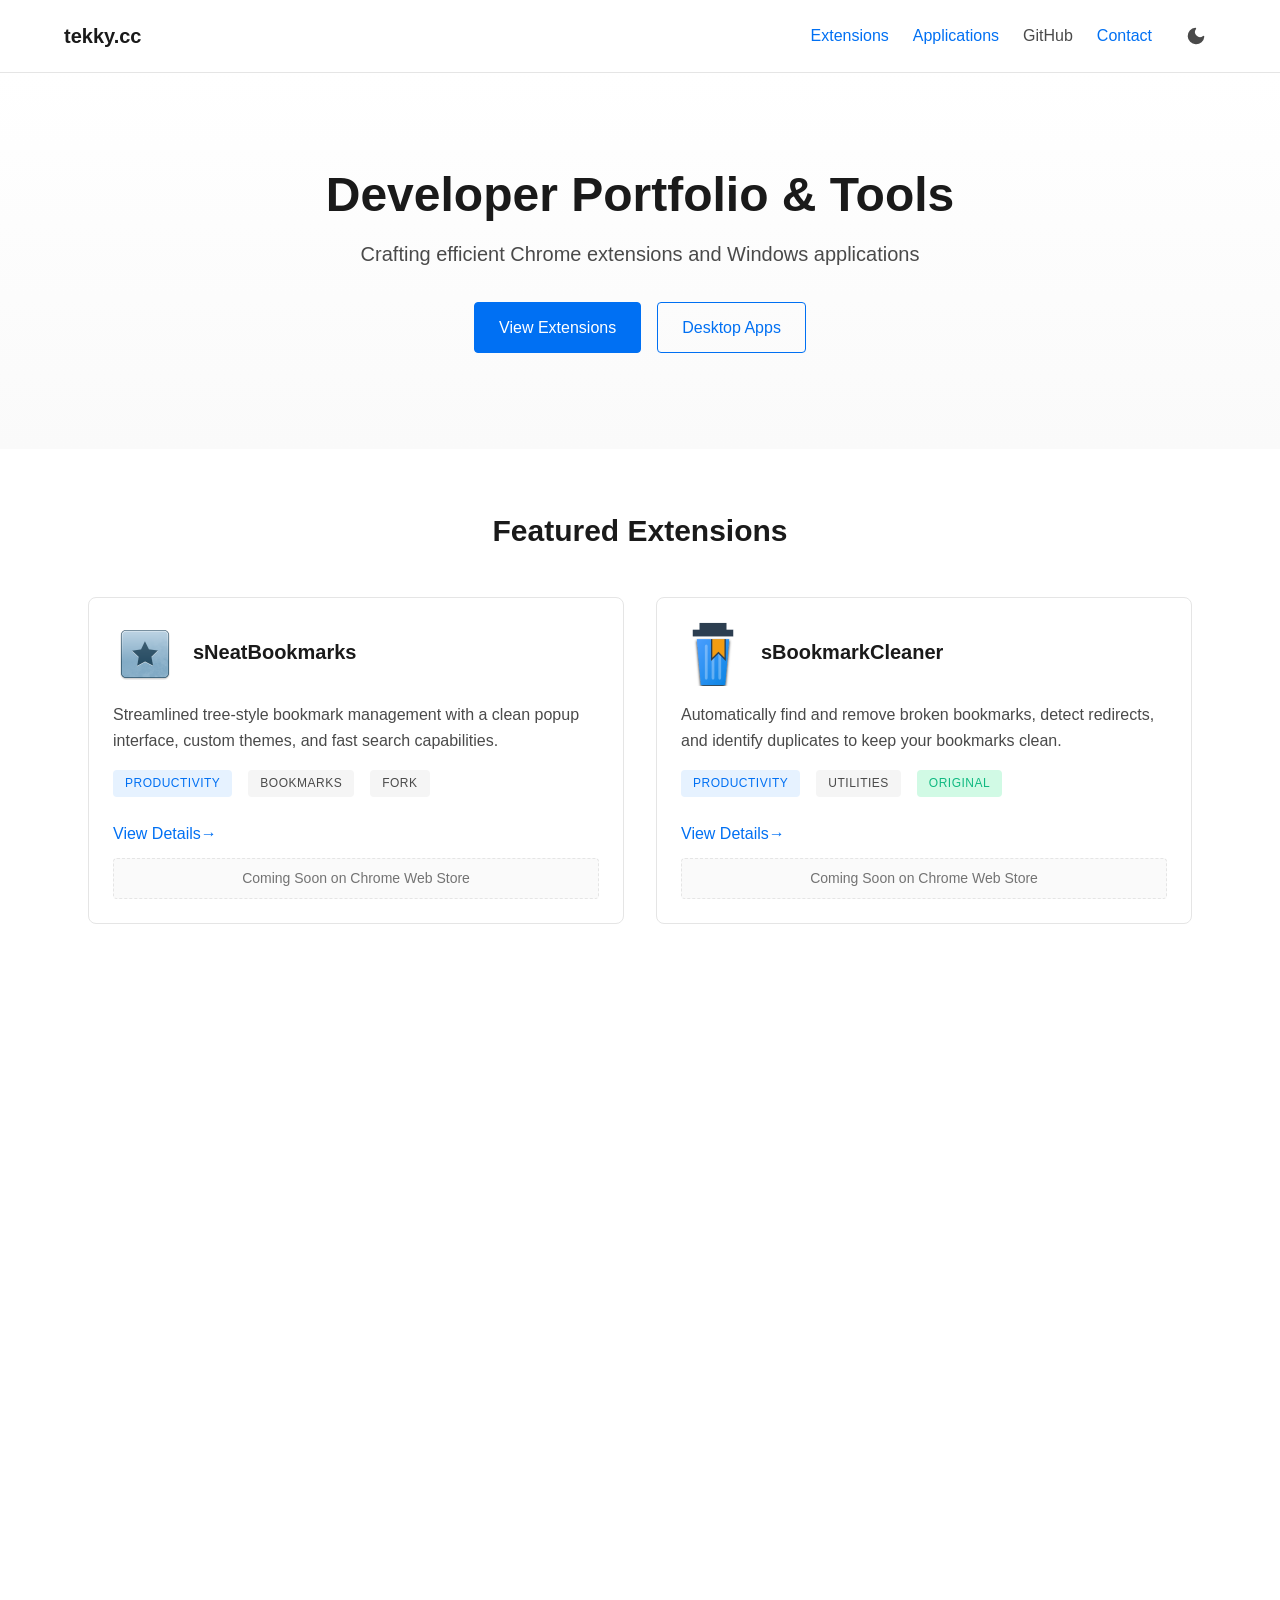
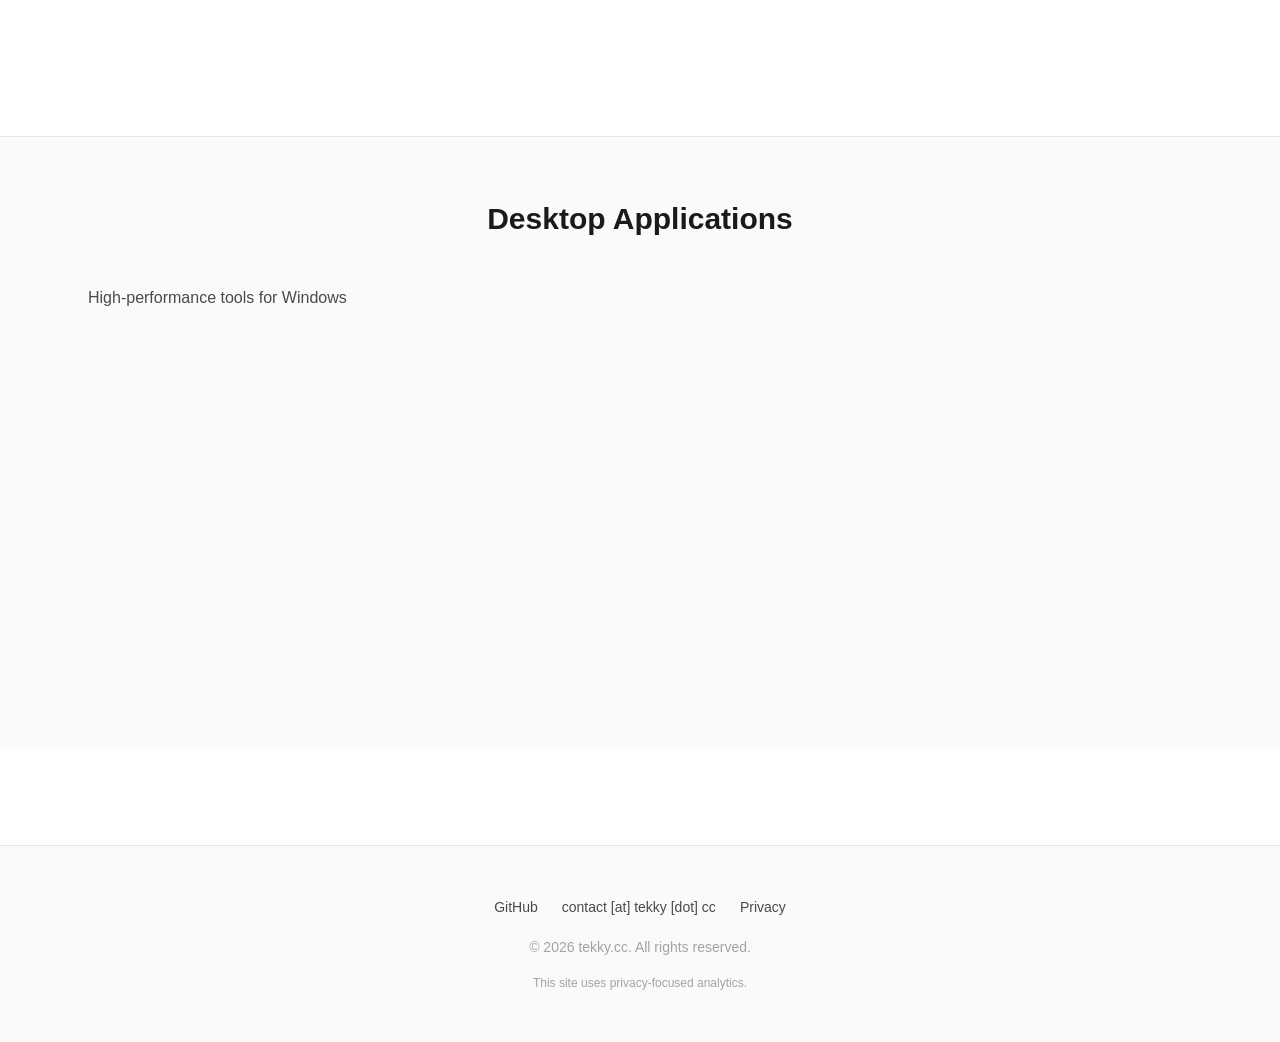
==== index.html @ 1678ae01 "Refactor inline styles to CSS classes and enable strict CSP style-src 'self' Co-authored-by: luisf37" ====
<!DOCTYPE html>
<html lang="en" class="js-enabled">

<head>
  <meta charset="UTF-8">
  <meta name="viewport" content="width=device-width, initial-scale=1.0">
  <meta http-equiv="Content-Security-Policy"
    content="default-src 'self'; script-src 'self' https://static.cloudflareinsights.com; style-src 'self'; img-src 'self' data: https:; font-src 'self'; connect-src 'self' https://cloudflareinsights.com; frame-ancestors 'none'; base-uri 'self'; form-action 'self';">

  <!-- Primary Meta Tags -->
  <title>tekky.cc - Chrome Extensions for Productivity</title>
  <meta name="title" content="tekky.cc - Chrome Extensions for Productivity">
  <meta name="description"
    content="Portfolio showcasing Chrome extensions for productivity and enhanced browsing experience. Features AI-powered tools, bookmark management, tab control, and more.">
  <meta name="keywords" content="Chrome Extensions, Browser Extensions, Productivity, Bookmarks, AI, Tab Management">
  <meta name="author" content="tekky.cc">

  <!-- Open Graph / Facebook -->
  <meta property="og:type" content="website">
  <meta property="og:url" content="https://tekky.cc/">
  <meta property="og:title" content="tekky.cc - Chrome Extensions for Productivity">
  <meta property="og:description"
    content="Portfolio showcasing Chrome extensions for productivity and enhanced browsing experience.">
  <meta property="og:image" content="https://tekky.cc/assets/images/og-image.png">

  <!-- Twitter -->
  <meta property="twitter:card" content="summary_large_image">
  <meta property="twitter:url" content="https://tekky.cc/">
  <meta property="twitter:title" content="tekky.cc - Chrome Extensions for Productivity">
  <meta property="twitter:description"
    content="Portfolio showcasing Chrome extensions for productivity and enhanced browsing experience.">
  <meta property="twitter:image" content="https://tekky.cc/assets/images/og-image.png">

  <!-- Favicon -->
  <link rel="icon" type="image/x-icon" href="./assets/images/favicon.ico">
  <link rel="icon" type="image/png" sizes="32x32" href="./assets/images/favicon-32x32.png">
  <link rel="icon" type="image/png" sizes="16x16" href="./assets/images/favicon-16x16.png">

  <!-- Stylesheets -->
  <link rel="stylesheet" href="./assets/css/main.css">
  <link rel="stylesheet" href="./assets/css/home.css">

  <!-- Canonical URL -->
  <link rel="canonical" href="https://tekky.cc/">
</head>

<body>

  <!-- Navigation -->
  <nav class="nav">
    <div class="nav-container">
      <a href="./" class="nav-brand">tekky.cc</a>

      <button class="nav-toggle" aria-label="Toggle navigation" aria-expanded="false">
        <span class="nav-toggle-icon"></span>
      </button>

      <ul class="nav-links">
        <li><a href="#extensions" class="nav-link">Extensions</a></li>
        <li><a href="#applications" class="nav-link">Applications</a></li>
        <!-- <li><a href="./blog/" class="nav-link">Blog</a></li> -->
        <li><a href="https://github.com/luisf371" class="nav-link" target="_blank"
            rel="noopener noreferrer">GitHub</a></li>
        <li><a href="#contact" class="nav-link">Contact</a></li>
        <li>
          <button id="theme-toggle" class="theme-toggle" aria-label="Switch to dark mode">
            <svg class="theme-icon theme-icon-moon" xmlns="http://www.w3.org/2000/svg" viewBox="0 0 24 24">
              <path d="M21 12.79A9 9 0 1 1 11.21 3 7 7 0 0 0 21 12.79z" />
            </svg>
            <svg class="theme-icon theme-icon-sun" xmlns="http://www.w3.org/2000/svg" viewBox="0 0 24 24">
              <circle cx="12" cy="12" r="5" />
              <line x1="12" y1="1" x2="12" y2="3" />
              <line x1="12" y1="21" x2="12" y2="23" />
              <line x1="4.22" y1="4.22" x2="5.64" y2="5.64" />
              <line x1="18.36" y1="18.36" x2="19.78" y2="19.78" />
              <line x1="1" y1="12" x2="3" y2="12" />
              <line x1="21" y1="12" x2="23" y2="12" />
              <line x1="4.22" y1="19.78" x2="5.64" y2="18.36" />
              <line x1="18.36" y1="5.64" x2="19.78" y2="4.22" />
            </svg>
          </button>
        </li>
      </ul>
    </div>
  </nav>

  <!-- Hero Section -->
  <section class="hero">
    <div class="container">
      <h1 class="hero-title">Developer Portfolio & Tools</h1>
      <p class="hero-subtitle">Crafting efficient Chrome extensions and Windows applications</p>
      <div class="hero-actions">
        <a href="#extensions" class="btn btn-primary">View Extensions</a>
        <a href="#applications" class="btn btn-secondary">Desktop Apps</a>
      </div>
    </div>
  </section>

  <!-- Extensions Section -->
  <section id="extensions" class="extensions-section">
    <div class="container">
      <h2 class="section-title">Featured Extensions</h2>

      <div class="extensions-grid">

        <!-- Extension Card: sNeatBookmarks -->
        <div class="extension-card">
          <div class="extension-card-header">
            <img src="./assets/images/icons/sneatbookmarks.png" alt="sNeatBookmarks icon" class="extension-icon">
            <div>
              <h3 class="extension-card-title">sNeatBookmarks</h3>
            </div>
          </div>
          <p class="extension-card-description">
            Streamlined tree-style bookmark management with a clean popup interface, custom themes, and fast search
            capabilities.
          </p>
          <div class="extension-tags">
            <span class="tag tag-primary">Productivity</span>
            <span class="tag">Bookmarks</span>
            <span class="tag">Fork</span>
          </div>
          <div class="extension-card-actions">
            <a href="./extensions/sneatbookmarks.html" class="extension-card-link">View Details</a>
            <span class="coming-soon-badge">Coming Soon on Chrome Web Store</span>
          </div>
        </div>

        <!-- Extension Card: sBookmarkCleaner -->
        <div class="extension-card">
          <div class="extension-card-header">
            <img src="./assets/images/icons/sbookmarkcleaner.png" alt="sBookmarkCleaner icon" class="extension-icon">
            <div>
              <h3 class="extension-card-title">sBookmarkCleaner</h3>
            </div>
          </div>
          <p class="extension-card-description">
            Automatically find and remove broken bookmarks, detect redirects, and identify duplicates to keep your
            bookmarks clean.
          </p>
          <div class="extension-tags">
            <span class="tag tag-primary">Productivity</span>
            <span class="tag">Utilities</span>
            <span class="tag tag-success">Original</span>
          </div>
          <div class="extension-card-actions">
            <a href="./extensions/sbookmarkcleaner.html" class="extension-card-link">View Details</a>
            <span class="coming-soon-badge">Coming Soon on Chrome Web Store</span>
          </div>
        </div>

        <!-- Extension Card: sGestures -->
        <div class="extension-card">
          <div class="extension-card-header">
            <img src="./assets/images/icons/sgestures.png" alt="sGestures icon" class="extension-icon">
            <div>
              <h3 class="extension-card-title">sGestures</h3>
            </div>
          </div>
          <p class="extension-card-description">
            Navigate Chrome with intuitive mouse gestures for faster browsing. Simple, lightweight, and customizable.
          </p>
          <div class="extension-tags">
            <span class="tag tag-primary">Productivity</span>
            <span class="tag">Navigation</span>
            <span class="tag tag-success">Original</span>
          </div>
          <div class="extension-card-actions">
            <a href="./extensions/sgestures.html" class="extension-card-link">View Details</a>
            <span class="coming-soon-badge">Coming Soon on Chrome Web Store</span>
          </div>
        </div>

        <!-- Extension Card: sUndoClose -->
        <div class="extension-card">
          <div class="extension-card-header">
            <img src="./assets/images/icons/sundoclose.png" alt="sUndoClose icon" class="extension-icon">
            <div>
              <h3 class="extension-card-title">sUndoClose</h3>
            </div>
          </div>
          <p class="extension-card-description">
            Quickly restore recently closed tabs and windows with keyboard shortcuts. Never lose an important tab again.
          </p>
          <div class="extension-tags">
            <span class="tag tag-primary">Productivity</span>
            <span class="tag">Tabs</span>
            <span class="tag">Fork</span>
          </div>
          <div class="extension-card-actions">
            <a href="./extensions/sundoclose.html" class="extension-card-link">View Details</a>
            <span class="coming-soon-badge">Coming Soon on Chrome Web Store</span>
          </div>
        </div>

        <!-- Extension Card: sSummarizer -->
        <div class="extension-card">
          <div class="extension-card-header">
            <img src="./assets/images/icons/ssummarizer.png" alt="sSummarizer icon" class="extension-icon">
            <div>
              <h3 class="extension-card-title">sSummarizer</h3>
            </div>
          </div>
          <p class="extension-card-description">
            AI-powered summarization for web pages and YouTube videos. Transform long content into concise summaries
            instantly.
          </p>
          <div class="extension-tags">
            <span class="tag tag-primary">AI</span>
            <span class="tag">Productivity</span>
            <span class="tag tag-success">Original</span>
          </div>
          <div class="extension-card-actions">
            <a href="./extensions/ssummarizer.html" class="extension-card-link">View Details</a>
            <span class="coming-soon-badge">Coming Soon on Chrome Web Store</span>
          </div>
        </div>

        <!-- Extension Card: sTabControl -->
        <div class="extension-card">
          <div class="extension-card-header">
            <img src="./assets/images/icons/stabcontrol.png" alt="sTabControl icon" class="extension-icon">
            <div>
              <h3 class="extension-card-title">sTabControl</h3>
            </div>
          </div>
          <p class="extension-card-description">
            Complete control over your browser's tab behaviors. Automate tab positioning, focus transitions, and prevent
            duplicate tabs.
          </p>
          <div class="extension-tags">
            <span class="tag tag-primary">Productivity</span>
            <span class="tag">Tabs</span>
            <span class="tag tag-success">Original</span>
          </div>
          <div class="extension-card-actions">
            <a href="./extensions/stabcontrol.html" class="extension-card-link">View Details</a>
            <span class="coming-soon-badge">Coming Soon on Chrome Web Store</span>
          </div>
        </div>

      </div>
  </section>

  <!-- Applications Section -->
  <section id="applications" class="extensions-section section-secondary">
    <div class="container">
      <h2 class="section-title">Desktop Applications</h2>
      <p class="section-subtitle">High-performance tools for Windows</p>

      <div class="extensions-grid">
        <!-- App Card: sWinShortcuts -->
        <div class="extension-card">
          <div class="extension-card-header">
            <img src="./assets/images/icons/swinshortcuts.png" alt="sWinShortcuts icon" class="extension-icon">
            <div>
              <h3 class="extension-card-title">sWinShortcuts</h3>
            </div>
          </div>
          <p class="extension-card-description">
            Low-level Windows keyboard and mouse remapper. Create per-app profiles for custom shortcuts and mouse
            gestures.
          </p>
          <div class="extension-tags">
            <span class="tag tag-primary">Utility</span>
            <span class="tag">Windows</span>
            <span class="tag tag-success">Original</span>
          </div>
          <div class="extension-card-actions">
            <a href="./apps/swinshortcuts.html" class="extension-card-link">View Details</a>
            <span class="coming-soon-badge">C# / .NET 8</span>
          </div>
        </div>

        <!-- Future App Placeholder -->
        <div class="extension-card placeholder-card">
          <div class="extension-card-header">
            <div class="extension-icon" aria-hidden="true">
              🚀
            </div>
            <div>
              <h3 class="extension-card-title">More Apps Coming Soon</h3>
            </div>
          </div>
          <p class="extension-card-description">
            New productivity tools for Windows and macOS are currently in development.
          </p>
          <div class="extension-tags">
            <span class="tag">In Development</span>
          </div>
          <div class="extension-card-actions">
            <span class="coming-soon-badge">Coming Q2 2026</span>
          </div>
        </div>

      </div>
    </div>
  </section>

  <!-- Footer -->
  <footer class="footer" id="contact">
    <div class="container">
      <div class="footer-content">
        <ul class="footer-links">
          <li><a href="https://github.com/luisf371" class="footer-link" target="_blank"
              rel="noopener noreferrer">GitHub</a></li>
          <li><span class="footer-link" id="email-link">contact [at] tekky [dot] cc</span></li>
          <li><a href="#" class="footer-link">Privacy</a></li>
        </ul>
        <p class="footer-copyright">&copy; 2026 tekky.cc. All rights reserved.</p>
        <p class="footer-copyright footer-copyright-note">This site uses privacy-focused
          analytics.</p>
      </div>
    </div>
  </footer>

  <!-- JavaScript -->
  <script src="./assets/js/main.js"></script>

  <!-- Cloudflare Web Analytics -->
  <!-- To enable: Sign up at https://dash.cloudflare.com → Analytics → Web Analytics -->
  <!-- Uncomment and add your token below: -->
  <!-- <script defer src='https://static.cloudflareinsights.com/beacon.min.js' data-cf-beacon='{"token": "YOUR_TOKEN_HERE"}'></script> -->

</body>

</html>
---- assets/css/main.css ----
/* ============================================
   tekky.cc - Main CSS Design System
   Modern, minimal, professional styling
   ============================================ */

/* ============================================
   CSS Reset & Base Styles
   ============================================ */

*,
*::before,
*::after {
  box-sizing: border-box;
  margin: 0;
  padding: 0;
}

html {
  font-size: 16px;
  scroll-behavior: smooth;
  -webkit-font-smoothing: antialiased;
  -moz-osx-font-smoothing: grayscale;
  overflow-x: hidden;
  /* Ensure horizontal scroll is prevented at the root */
}

body {
  font-family: var(--font-sans);
  font-size: var(--text-base);
  line-height: 1.6;
  color: var(--text-primary);
  background-color: var(--bg-primary);
  transition: background-color 0.3s ease, color 0.3s ease;
  overflow-x: hidden;
  /* Prevent horizontal scrolling from off-screen menus */
}

/* ============================================
   CSS Custom Properties (Design Tokens)
   ============================================ */

:root {
  /* Typography */
  --font-sans: -apple-system, BlinkMacSystemFont, "Segoe UI", Roboto, "Helvetica Neue", Arial, sans-serif;
  --font-mono: "SF Mono", Monaco, "Cascadia Code", "Courier New", monospace;

  /* Font Sizes */
  --text-xs: 0.75rem;
  /* 12px */
  --text-sm: 0.875rem;
  /* 14px */
  --text-base: 1rem;
  /* 16px */
  --text-lg: 1.125rem;
  /* 18px */
  --text-xl: 1.25rem;
  /* 20px */
  --text-2xl: 1.5rem;
  /* 24px */
  --text-3xl: 1.875rem;
  /* 30px */
  --text-4xl: 2.25rem;
  /* 36px */
  --text-5xl: 3rem;
  /* 48px */

  /* Colors - Light Mode (Professional Blue Theme) */
  --bg-primary: #ffffff;
  --bg-secondary: #fafafa;
  --bg-tertiary: #f5f5f5;
  --bg-card: #ffffff;

  --text-primary: #1a1a1a;
  --text-secondary: #4a4a4a;
  --text-tertiary: #737373;
  --text-muted: #a3a3a3;

  --accent: #0070f3;
  --accent-hover: #0051cc;
  --accent-light: #e6f2ff;

  --border: #e5e5e5;
  --border-light: #f0f0f0;

  --shadow-sm: 0 1px 3px rgba(0, 0, 0, 0.05);
  --shadow-md: 0 4px 6px rgba(0, 0, 0, 0.07);
  --shadow-lg: 0 10px 15px rgba(0, 0, 0, 0.1);
  --shadow-hover: 0 20px 25px rgba(0, 0, 0, 0.1);

  /* Semantic Colors */
  --success: #10b981;
  --warning: #f59e0b;
  --error: #ef4444;
  --info: #0070f3;

  /* Spacing Scale */
  --space-1: 0.25rem;
  /* 4px */
  --space-2: 0.5rem;
  /* 8px */
  --space-3: 0.75rem;
  /* 12px */
  --space-4: 1rem;
  /* 16px */
  --space-6: 1.5rem;
  /* 24px */
  --space-8: 2rem;
  /* 32px */
  --space-12: 3rem;
  /* 48px */
  --space-16: 4rem;
  /* 64px */
  --space-20: 5rem;
  /* 80px */
  --space-24: 6rem;
  /* 96px */

  /* Layout */
  --container-max: 1200px;
  --container-padding: 1.5rem;
  --container-padding-lg: 3rem;

  /* Border Radius */
  --radius-sm: 0.25rem;
  /* 4px */
  --radius-md: 0.5rem;
  /* 8px */
  --radius-lg: 0.75rem;
  /* 12px */

  /* Transitions */
  --transition-fast: 150ms ease;
  --transition-base: 200ms ease;
  --transition-slow: 300ms ease;

  /* Z-index */
  --z-dropdown: 1000;
  --z-sticky: 1020;
  --z-fixed: 1030;
  --z-modal: 1040;
  --z-popover: 1050;
  --z-tooltip: 1060;
}

/* Dark Mode Colors */
[data-theme="dark"] {
  /* Backgrounds - Dark Mode */
  --bg-primary: #0a0a0a;
  --bg-secondary: #141414;
  --bg-tertiary: #1a1a1a;
  --bg-card: #141414;

  /* Text - Dark Mode */
  --text-primary: #ffffff;
  --text-secondary: #b4b4b4;
  --text-tertiary: #8a8a8a;
  --text-muted: #6a6a6a;

  /* Accent - Brighter blue for dark mode */
  --accent: #3291ff;
  --accent-hover: #5aa7ff;
  --accent-light: #1a2332;

  /* Borders - Dark Mode */
  --border: #2a2a2a;
  --border-light: #1f1f1f;

  /* Shadows - More prominent in dark mode */
  --shadow-sm: 0 1px 3px rgba(0, 0, 0, 0.3);
  --shadow-md: 0 4px 6px rgba(0, 0, 0, 0.4);
  --shadow-lg: 0 10px 15px rgba(0, 0, 0, 0.5);
  --shadow-hover: 0 20px 25px rgba(0, 0, 0, 0.6);

  /* Semantic Colors - Adjusted for dark mode */
  --success: #34d399;
  --warning: #fbbf24;
  --error: #f87171;
  --info: #3291ff;
}

/* ============================================
   Typography
   ============================================ */

h1,
h2,
h3,
h4,
h5,
h6 {
  font-weight: 600;
  line-height: 1.2;
  color: var(--text-primary);
  margin-bottom: var(--space-4);
}

h1 {
  font-size: var(--text-5xl);
}

h2 {
  font-size: var(--text-3xl);
}

h3 {
  font-size: var(--text-2xl);
}

h4 {
  font-size: var(--text-xl);
}

h5 {
  font-size: var(--text-lg);
}

h6 {
  font-size: var(--text-base);
}

p {
  margin-bottom: var(--space-4);
  color: var(--text-secondary);
}

a {
  color: var(--accent);
  text-decoration: none;
  transition: color var(--transition-fast);
}

a:hover {
  color: var(--accent-hover);
  text-decoration: underline;
}

code {
  font-family: var(--font-mono);
  font-size: 0.9em;
  padding: 0.2em 0.4em;
  background-color: var(--bg-tertiary);
  border-radius: var(--radius-sm);
}

/* ============================================
   Container & Layout
   ============================================ */

.container {
  max-width: var(--container-max);
  margin: 0 auto;
  padding: 0 var(--container-padding);
}

@media (min-width: 1024px) {
  .container {
    padding: 0 var(--container-padding-lg);
  }
}

.section {
  padding: var(--space-16) 0;
}

@media (min-width: 768px) {
  .section {
    padding: var(--space-24) 0;
  }
}

/* ============================================
   Buttons
   ============================================ */

.btn {
  display: inline-block;
  padding: var(--space-3) var(--space-6);
  font-size: var(--text-base);
  font-weight: 500;
  text-align: center;
  text-decoration: none;
  border: 1px solid transparent;
  border-radius: var(--radius-sm);
  cursor: pointer;
  transition: all var(--transition-base);
  font-family: var(--font-sans);
}

.btn-primary {
  background-color: var(--accent);
  color: #ffffff;
  border-color: var(--accent);
}

.btn-primary:hover {
  background-color: var(--accent-hover);
  border-color: var(--accent-hover);
  text-decoration: none;
  transform: translateY(-1px);
  box-shadow: var(--shadow-md);
}

.btn-secondary {
  background-color: transparent;
  color: var(--accent);
  border-color: var(--accent);
}

.btn-secondary:hover {
  background-color: var(--accent-light);
  text-decoration: none;
  transform: translateY(-1px);
}

.btn-ghost {
  background-color: transparent;
  color: var(--text-secondary);
  border-color: var(--border);
}

.btn-ghost:hover {
  background-color: var(--bg-secondary);
  border-color: var(--text-tertiary);
  text-decoration: none;
}

.btn:disabled,
.btn[disabled] {
  opacity: 0.5;
  cursor: not-allowed;
  pointer-events: none;
}

/* ============================================
   Cards
   ============================================ */

.card {
  background-color: var(--bg-card);
  border: 1px solid var(--border);
  border-radius: var(--radius-md);
  padding: var(--space-6);
  transition: all var(--transition-base);
}

.card:hover {
  box-shadow: var(--shadow-lg);
  transform: translateY(-2px);
  border-color: var(--border-light);
}

.card-title {
  font-size: var(--text-xl);
  font-weight: 600;
  margin-bottom: var(--space-2);
  color: var(--text-primary);
}

.card-description {
  font-size: var(--text-base);
  color: var(--text-secondary);
  margin-bottom: var(--space-4);
}

/* ============================================
   Tags / Badges
   ============================================ */

.tag {
  display: inline-block;
  padding: var(--space-1) var(--space-3);
  font-size: var(--text-xs);
  font-weight: 500;
  text-transform: uppercase;
  letter-spacing: 0.5px;
  border-radius: var(--radius-sm);
  background-color: var(--bg-tertiary);
  color: var(--text-secondary);
  margin-right: var(--space-2);
  margin-bottom: var(--space-2);
}

.tag-primary {
  background-color: var(--accent-light);
  color: var(--accent);
}

.tag-success {
  background-color: #d1fae5;
  color: var(--success);
}

.tag-warning {
  background-color: #fef3c7;
  color: var(--warning);
}

/* ============================================
   Navigation
   ============================================ */

.nav {
  background-color: var(--bg-primary);
  border-bottom: 1px solid var(--border);
  position: sticky;
  top: 0;
  z-index: var(--z-sticky);
  backdrop-filter: blur(8px);
}

/* Light mode nav backdrop */
:root .nav {
  background-color: rgba(255, 255, 255, 0.9);
}

/* Dark mode nav backdrop */
[data-theme="dark"] .nav {
  background-color: rgba(10, 10, 10, 0.9);
}

.nav-container {
  display: flex;
  justify-content: space-between;
  align-items: center;
  padding: var(--space-4) var(--container-padding);
  max-width: var(--container-max);
  margin: 0 auto;
}

.nav-brand {
  font-size: var(--text-xl);
  font-weight: 600;
  color: var(--text-primary);
  text-decoration: none;
}

.nav-brand:hover {
  color: var(--accent);
  text-decoration: none;
}

.nav-links {
  display: flex;
  list-style: none;
  gap: var(--space-6);
  align-items: center;
}

.nav-link {
  font-size: var(--text-base);
  color: var(--text-secondary);
  text-decoration: none;
  transition: color var(--transition-fast);
}

.nav-link:hover,
.nav-link.active {
  color: var(--accent);
  text-decoration: none;
}

/* Mobile Navigation */
.nav-toggle {
  display: none;
  background: none;
  border: none;
  cursor: pointer;
  padding: var(--space-2);
}

.nav-toggle-icon {
  display: block;
  width: 24px;
  height: 2px;
  background-color: var(--text-primary);
  position: relative;
  transition: background-color var(--transition-fast);
}

.nav-toggle-icon::before,
.nav-toggle-icon::after {
  content: '';
  position: absolute;
  width: 24px;
  height: 2px;
  background-color: var(--text-primary);
  left: 0;
  transition: transform var(--transition-fast);
}

.nav-toggle-icon::before {
  top: -8px;
}

.nav-toggle-icon::after {
  bottom: -8px;
}

@media (max-width: 768px) {
  .nav-toggle {
    display: block;
  }

  .nav-links {
    position: fixed;
    top: 61px;
    right: 0;
    width: 250px;
    /* Reduced width to feel less 'blank' */
    height: calc(100vh - 61px);
    flex-direction: column;
    background-color: var(--bg-primary);
    border-left: 1px solid var(--border);
    padding: var(--space-8) var(--space-6);
    align-items: flex-start;
    transition: transform var(--transition-slow), visibility var(--transition-slow);
    box-shadow: var(--shadow-lg);
    transform: translateX(101%);
    visibility: hidden;
    pointer-events: none;
    z-index: var(--z-fixed);
  }

  .nav-links.active {
    transform: translateX(0);
    visibility: visible;
    pointer-events: auto;
  }

  .nav-link {
    width: 100%;
    /* Make links tap-targets wider but consistent */
    padding: var(--space-2) 0;
  }
}

/* Theme Toggle Button */
.theme-toggle {
  background: none;
  border: none;
  cursor: pointer;
  padding: var(--space-2);
  display: flex;
  align-items: center;
  justify-content: center;
  width: 40px;
  height: 40px;
  border-radius: var(--radius-sm);
  transition: background-color var(--transition-fast);
}

.theme-toggle:hover {
  background-color: var(--bg-secondary);
}

.theme-toggle:focus-visible {
  outline: 2px solid var(--accent);
  outline-offset: 2px;
}

.theme-icon {
  width: 20px;
  height: 20px;
  fill: var(--text-secondary);
  stroke: var(--text-secondary);
  stroke-width: 2;
  stroke-linecap: round;
  stroke-linejoin: round;
  transition: fill var(--transition-fast), stroke var(--transition-fast);
}

.theme-toggle:hover .theme-icon {
  fill: var(--accent);
  stroke: var(--accent);
}

/* Hide/show icons based on theme */
.theme-icon-sun {
  display: none;
}

.theme-icon-moon {
  display: block;
}

[data-theme="dark"] .theme-icon-sun {
  display: block;
}

[data-theme="dark"] .theme-icon-moon {
  display: none;
}

/* ============================================
   Footer
   ============================================ */

.footer {
  background-color: var(--bg-secondary);
  border-top: 1px solid var(--border);
  padding: var(--space-12) 0 var(--space-8);
  margin-top: var(--space-24);
}

.footer-content {
  text-align: center;
}

.footer-links {
  display: flex;
  justify-content: center;
  gap: var(--space-6);
  list-style: none;
  margin-bottom: var(--space-4);
  flex-wrap: wrap;
}

.footer-link {
  font-size: var(--text-sm);
  color: var(--text-secondary);
  text-decoration: none;
}

.footer-link:hover {
  color: var(--accent);
}

.footer-copyright {
  font-size: var(--text-sm);
  color: var(--text-muted);
}

/* ============================================
   Utilities
   ============================================ */

.text-center {
  text-align: center;
}

.text-left {
  text-align: left;
}

.text-right {
  text-align: right;
}

.mt-0 {
  margin-top: 0;
}

.mt-2 {
  margin-top: var(--space-2);
}

.mt-4 {
  margin-top: var(--space-4);
}

.mt-6 {
  margin-top: var(--space-6);
}

.mt-8 {
  margin-top: var(--space-8);
}

.mt-12 {
  margin-top: var(--space-12);
}

.mb-0 {
  margin-bottom: 0;
}

.mb-2 {
  margin-bottom: var(--space-2);
}

.mb-4 {
  margin-bottom: var(--space-4);
}

.mb-6 {
  margin-bottom: var(--space-6);
}

.mb-8 {
  margin-bottom: var(--space-8);
}

.mb-12 {
  margin-bottom: var(--space-12);
}

.hidden {
  display: none;
}

.rounded-md {
  border-radius: var(--radius-md);
}

.text-tertiary {
  color: var(--text-tertiary);
}

.list-secondary {
  margin-left: 2rem;
  color: var(--text-secondary);
}

.footer-copyright-note {
  margin-top: 0.5rem;
  font-size: 0.75rem;
}

/* Screen reader only */
.sr-only {
  position: absolute;
  width: 1px;
  height: 1px;
  padding: 0;
  margin: -1px;
  overflow: hidden;
  clip: rect(0, 0, 0, 0);
  white-space: nowrap;
  border-width: 0;
}

/* ============================================
   Responsive Images
   ============================================ */

img {
  max-width: 100%;
  height: auto;
  display: block;
}

/* ============================================
   Accessibility
   ============================================ */

:focus-visible {
  outline: 2px solid var(--accent);
  outline-offset: 2px;
}

/* Reduce motion for users who prefer it */
@media (prefers-reduced-motion: reduce) {

  *,
  *::before,
  *::after {
    animation-duration: 0.01ms !important;
    animation-iteration-count: 1 !important;
    transition-duration: 0.01ms !important;
    scroll-behavior: auto !important;
  }
}
---- assets/css/home.css ----
/* ============================================
   tekky.cc - Homepage Styles
   ============================================ */

/* Hero Section */
.hero {
  padding: var(--space-24) 0;
  text-align: center;
  background: linear-gradient(180deg, var(--bg-primary) 0%, var(--bg-secondary) 100%);
}

.hero-title {
  font-size: var(--text-4xl);
  font-weight: 700;
  color: var(--text-primary);
  margin-bottom: var(--space-4);
  line-height: 1.1;
}

@media (min-width: 768px) {
  .hero-title {
    font-size: var(--text-5xl);
  }
}

.hero-subtitle {
  font-size: var(--text-lg);
  color: var(--text-secondary);
  margin-bottom: var(--space-8);
  max-width: 600px;
  margin-left: auto;
  margin-right: auto;
}

@media (min-width: 768px) {
  .hero-subtitle {
    font-size: var(--text-xl);
  }
}

.hero-actions {
  display: flex;
  gap: var(--space-4);
  justify-content: center;
  flex-wrap: wrap;
}

/* Extensions Grid Section */
.extensions-section {
  padding: var(--space-16) 0;
}

.section-secondary {
  background-color: var(--bg-secondary);
  border-top: 1px solid var(--border);
}

.section-title {
  font-size: var(--text-3xl);
  font-weight: 700;
  text-align: center;
  margin-bottom: var(--space-12);
  color: var(--text-primary);
}

.extensions-grid {
  display: grid;
  grid-template-columns: 1fr;
  gap: var(--space-8);
  margin-bottom: var(--space-8);
}

@media (min-width: 768px) {
  .extensions-grid {
    grid-template-columns: repeat(2, 1fr);
  }
}

/* Extension Card */
.extension-card {
  background-color: var(--bg-card);
  border: 1px solid var(--border);
  border-radius: var(--radius-md);
  padding: var(--space-6);
  transition: all var(--transition-base);
  display: flex;
  flex-direction: column;
  height: 100%;
}

/* Animation initial state - prevent FOUC */
.js-enabled .extension-card:not(.placeholder-card) {
  opacity: 0;
  transform: translateY(20px);
  transition: opacity 0.5s ease, transform 0.5s ease;
}

.js-enabled .extension-card.placeholder-card {
  opacity: 0;
  transform: translateY(20px);
  transition: opacity 0.5s ease, transform 0.5s ease;
}

.extension-card:hover {
  box-shadow: var(--shadow-hover);
  transform: translateY(-4px);
  border-color: var(--accent-light);
}

.extension-card-header {
  display: flex;
  align-items: center;
  gap: var(--space-4);
  margin-bottom: var(--space-4);
}

.extension-icon {
  width: 64px;
  height: 64px;
  border-radius: var(--radius-md);
  object-fit: contain;
  flex-shrink: 0;
}

.extension-card-title {
  font-size: var(--text-xl);
  font-weight: 600;
  color: var(--text-primary);
  margin-bottom: var(--space-1);
}

.extension-card-description {
  font-size: var(--text-base);
  color: var(--text-secondary);
  margin-bottom: var(--space-4);
  line-height: 1.6;
  flex-grow: 1;
}

.extension-tags {
  display: flex;
  flex-wrap: wrap;
  gap: var(--space-2);
  margin-bottom: var(--space-4);
}

.extension-card-actions {
  display: flex;
  flex-direction: column;
  gap: var(--space-3);
  margin-top: auto;
}

.extension-card-link {
  display: inline-block;
  color: var(--accent);
  font-weight: 500;
  text-decoration: none;
  transition: color var(--transition-fast);
}

.extension-card-link:hover {
  color: var(--accent-hover);
  text-decoration: underline;
}

.extension-card-link::after {
  content: ' →';
  display: inline-block;
  transition: transform var(--transition-fast);
}

.extension-card-link:hover::after {
  transform: translateX(4px);
}

.coming-soon-badge {
  display: inline-block;
  padding: var(--space-2) var(--space-4);
  background-color: var(--bg-secondary);
  color: var(--text-tertiary);
  border-radius: var(--radius-sm);
  font-size: var(--text-sm);
  font-weight: 500;
  text-align: center;
  border: 1px dashed var(--border);
  transition: all var(--transition-fast);
}

.extension-card:hover .coming-soon-badge {
  border-color: var(--accent-light);
  color: var(--text-secondary);
}

/* Placeholder card styles */
.placeholder-card {
  border-style: dashed;
}

.placeholder-card .extension-icon {
  display: flex;
  align-items: center;
  justify-content: center;
  background-color: var(--bg-tertiary);
  font-size: 2rem;
}

/* Stats Section (Optional) */
.stats {
  display: grid;
  grid-template-columns: repeat(auto-fit, minmax(200px, 1fr));
  gap: var(--space-6);
  padding: var(--space-12) 0;
  margin-top: var(--space-12);
  border-top: 1px solid var(--border);
}

.stat {
  text-align: center;
}

.stat-value {
  font-size: var(--text-3xl);
  font-weight: 700;
  color: var(--accent);
  display: block;
  margin-bottom: var(--space-2);
}

.stat-label {
  font-size: var(--text-sm);
  color: var(--text-secondary);
  text-transform: uppercase;
  letter-spacing: 0.5px;
}
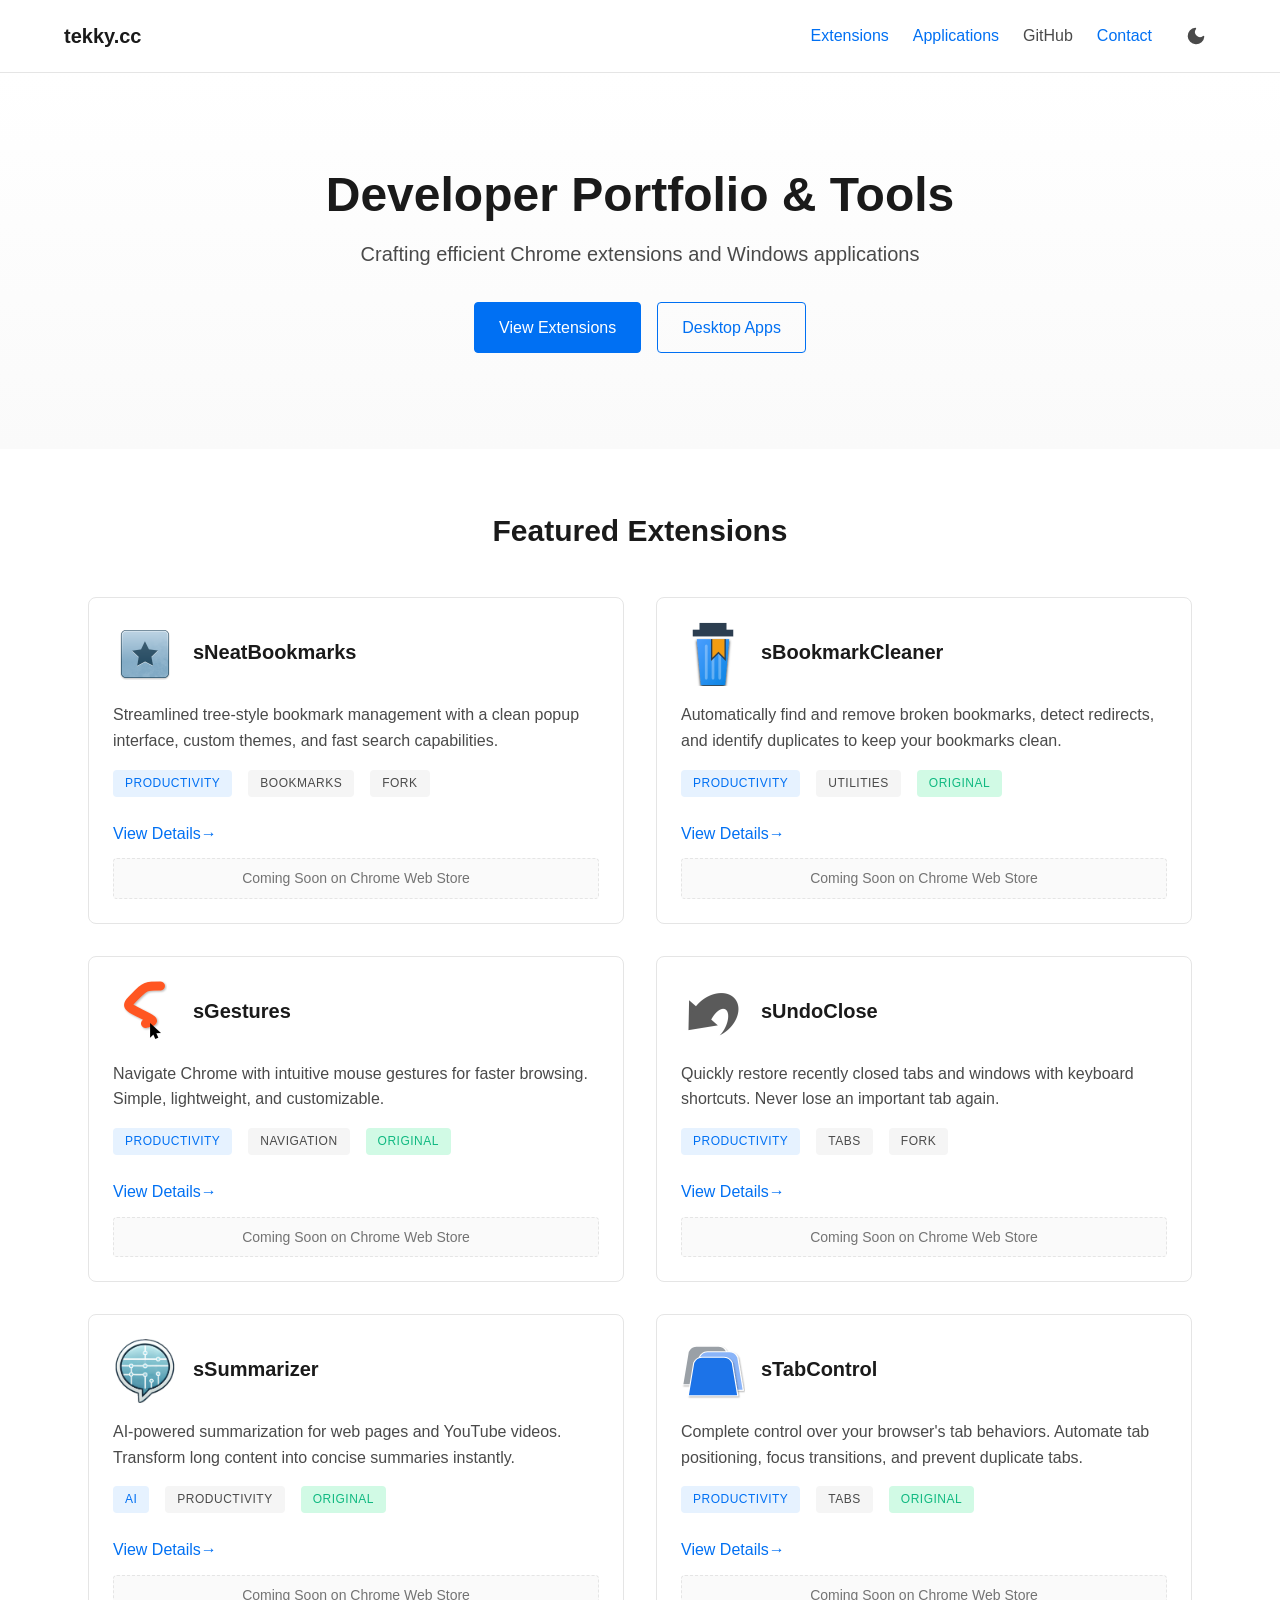
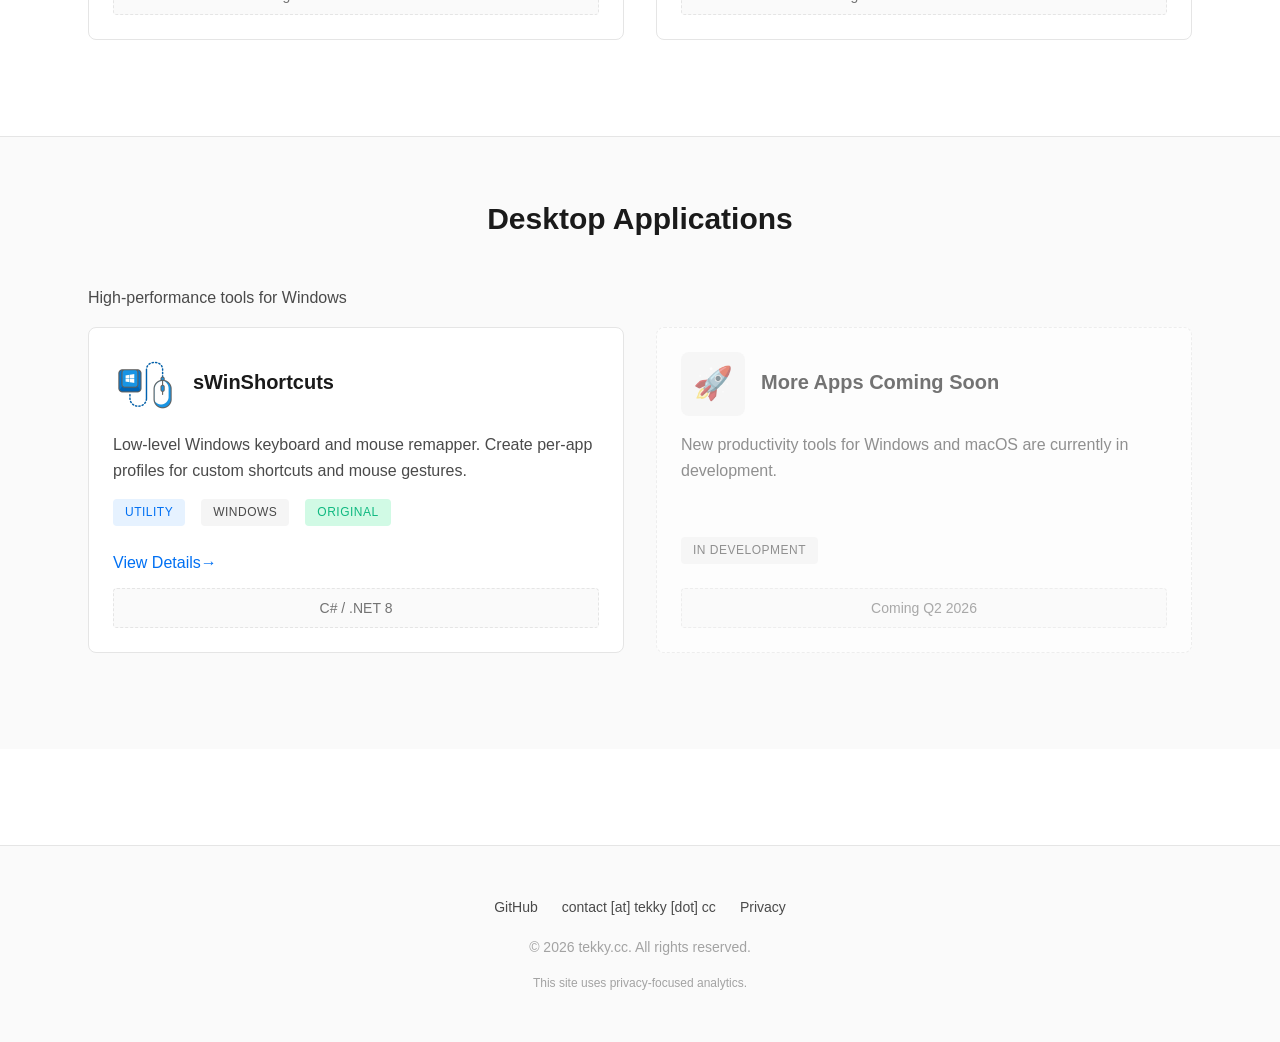
==== commit 4cfc150d: "Merge branch 'master' of https://github.com/luisf371/luisf371.github.io" ====
--- a/index.html
+++ b/index.html
@@ -5,7 +5,7 @@
   <meta charset="UTF-8">
   <meta name="viewport" content="width=device-width, initial-scale=1.0">
   <meta http-equiv="Content-Security-Policy"
-    content="default-src 'self'; script-src 'self' https://static.cloudflareinsights.com; style-src 'self'; img-src 'self' data: https:; font-src 'self'; connect-src 'self' https://cloudflareinsights.com; frame-ancestors 'none'; base-uri 'self'; form-action 'self';">
+    content="default-src 'self'; script-src 'self' https://static.cloudflareinsights.com; style-src 'self' 'unsafe-inline'; img-src 'self' data: https:; font-src 'self'; connect-src 'self' https://cloudflareinsights.com; frame-ancestors 'none'; base-uri 'self'; form-action 'self';">
 
   <!-- Primary Meta Tags -->
   <title>tekky.cc - Chrome Extensions for Productivity</title>
@@ -45,6 +45,8 @@
 </head>
 
 <body>
+
+  <a href="#main-content" class="skip-link">Skip to content</a>
 
   <!-- Navigation -->
   <nav class="nav">
@@ -84,10 +86,11 @@
     </div>
   </nav>
 
-  <!-- Hero Section -->
-  <section class="hero">
-    <div class="container">
-      <h1 class="hero-title">Developer Portfolio & Tools</h1>
+  <main id="main-content" tabindex="-1">
+    <!-- Hero Section -->
+    <section class="hero">
+      <div class="container">
+        <h1 class="hero-title">Developer Portfolio & Tools</h1>
       <p class="hero-subtitle">Crafting efficient Chrome extensions and Windows applications</p>
       <div class="hero-actions">
         <a href="#extensions" class="btn btn-primary">View Extensions</a>
@@ -243,7 +246,8 @@
   </section>
 
   <!-- Applications Section -->
-  <section id="applications" class="extensions-section section-secondary">
+  <section id="applications" class="extensions-section"
+    style="background-color: var(--bg-secondary); border-top: 1px solid var(--border);">
     <div class="container">
       <h2 class="section-title">Desktop Applications</h2>
       <p class="section-subtitle">High-performance tools for Windows</p>
@@ -296,6 +300,7 @@
       </div>
     </div>
   </section>
+  </main>
 
   <!-- Footer -->
   <footer class="footer" id="contact">
@@ -308,7 +313,7 @@
           <li><a href="#" class="footer-link">Privacy</a></li>
         </ul>
         <p class="footer-copyright">&copy; 2026 tekky.cc. All rights reserved.</p>
-        <p class="footer-copyright footer-copyright-note">This site uses privacy-focused
+        <p class="footer-copyright" style="margin-top: 0.5rem; font-size: 0.75rem;">This site uses privacy-focused
           analytics.</p>
       </div>
     </div>
--- a/assets/css/main.css
+++ b/assets/css/main.css
@@ -698,24 +698,6 @@
   display: none;
 }
 
-.rounded-md {
-  border-radius: var(--radius-md);
-}
-
-.text-tertiary {
-  color: var(--text-tertiary);
-}
-
-.list-secondary {
-  margin-left: 2rem;
-  color: var(--text-secondary);
-}
-
-.footer-copyright-note {
-  margin-top: 0.5rem;
-  font-size: 0.75rem;
-}
-
 /* Screen reader only */
 .sr-only {
   position: absolute;
@@ -743,6 +725,30 @@
    Accessibility
    ============================================ */
 
+.skip-link {
+  position: absolute;
+  top: var(--space-4);
+  left: var(--space-4);
+  z-index: var(--z-tooltip);
+  padding: var(--space-3) var(--space-4);
+  background-color: var(--bg-card);
+  color: var(--accent);
+  font-weight: 600;
+  text-decoration: none;
+  border-radius: var(--radius-sm);
+  box-shadow: var(--shadow-lg);
+  opacity: 0;
+  pointer-events: none;
+  transition: opacity var(--transition-fast), transform var(--transition-fast);
+}
+
+.skip-link:focus {
+  opacity: 1;
+  pointer-events: auto;
+  outline: 2px solid var(--accent);
+  outline-offset: 2px;
+}
+
 :focus-visible {
   outline: 2px solid var(--accent);
   outline-offset: 2px;
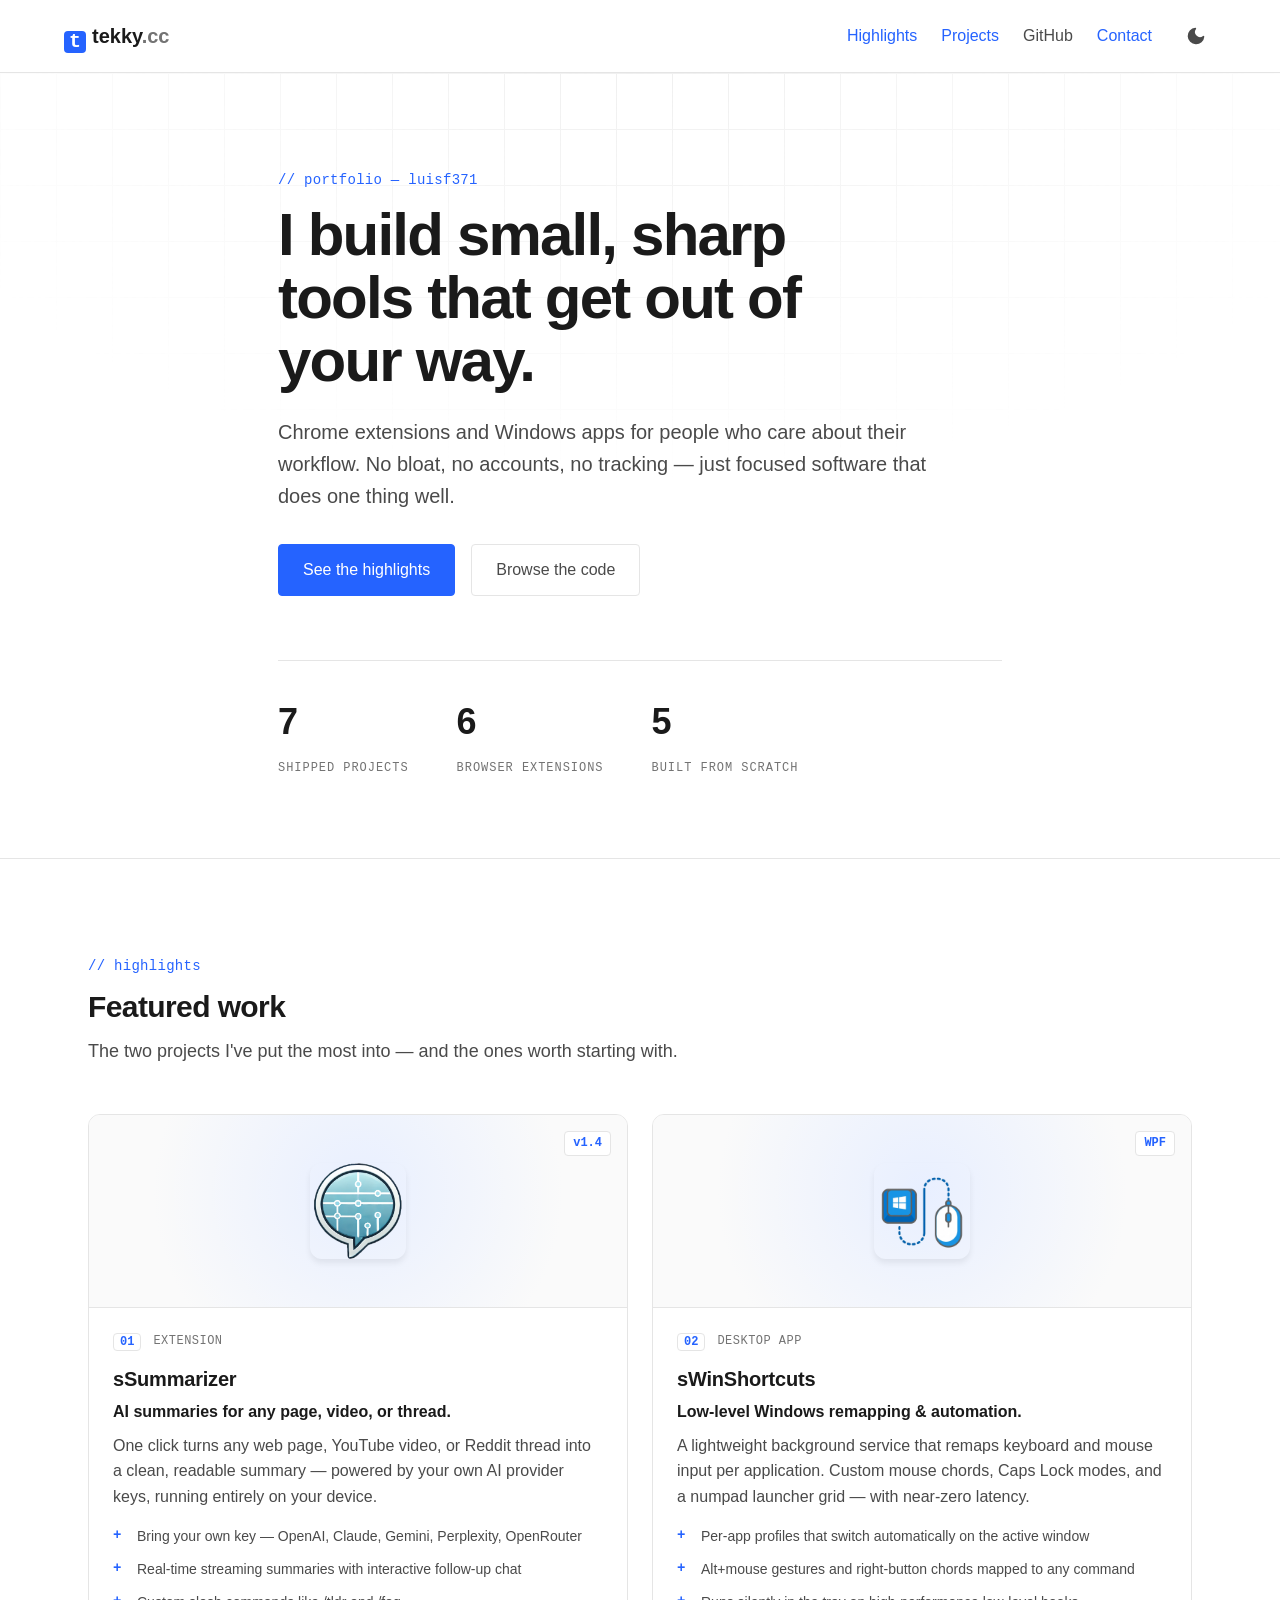
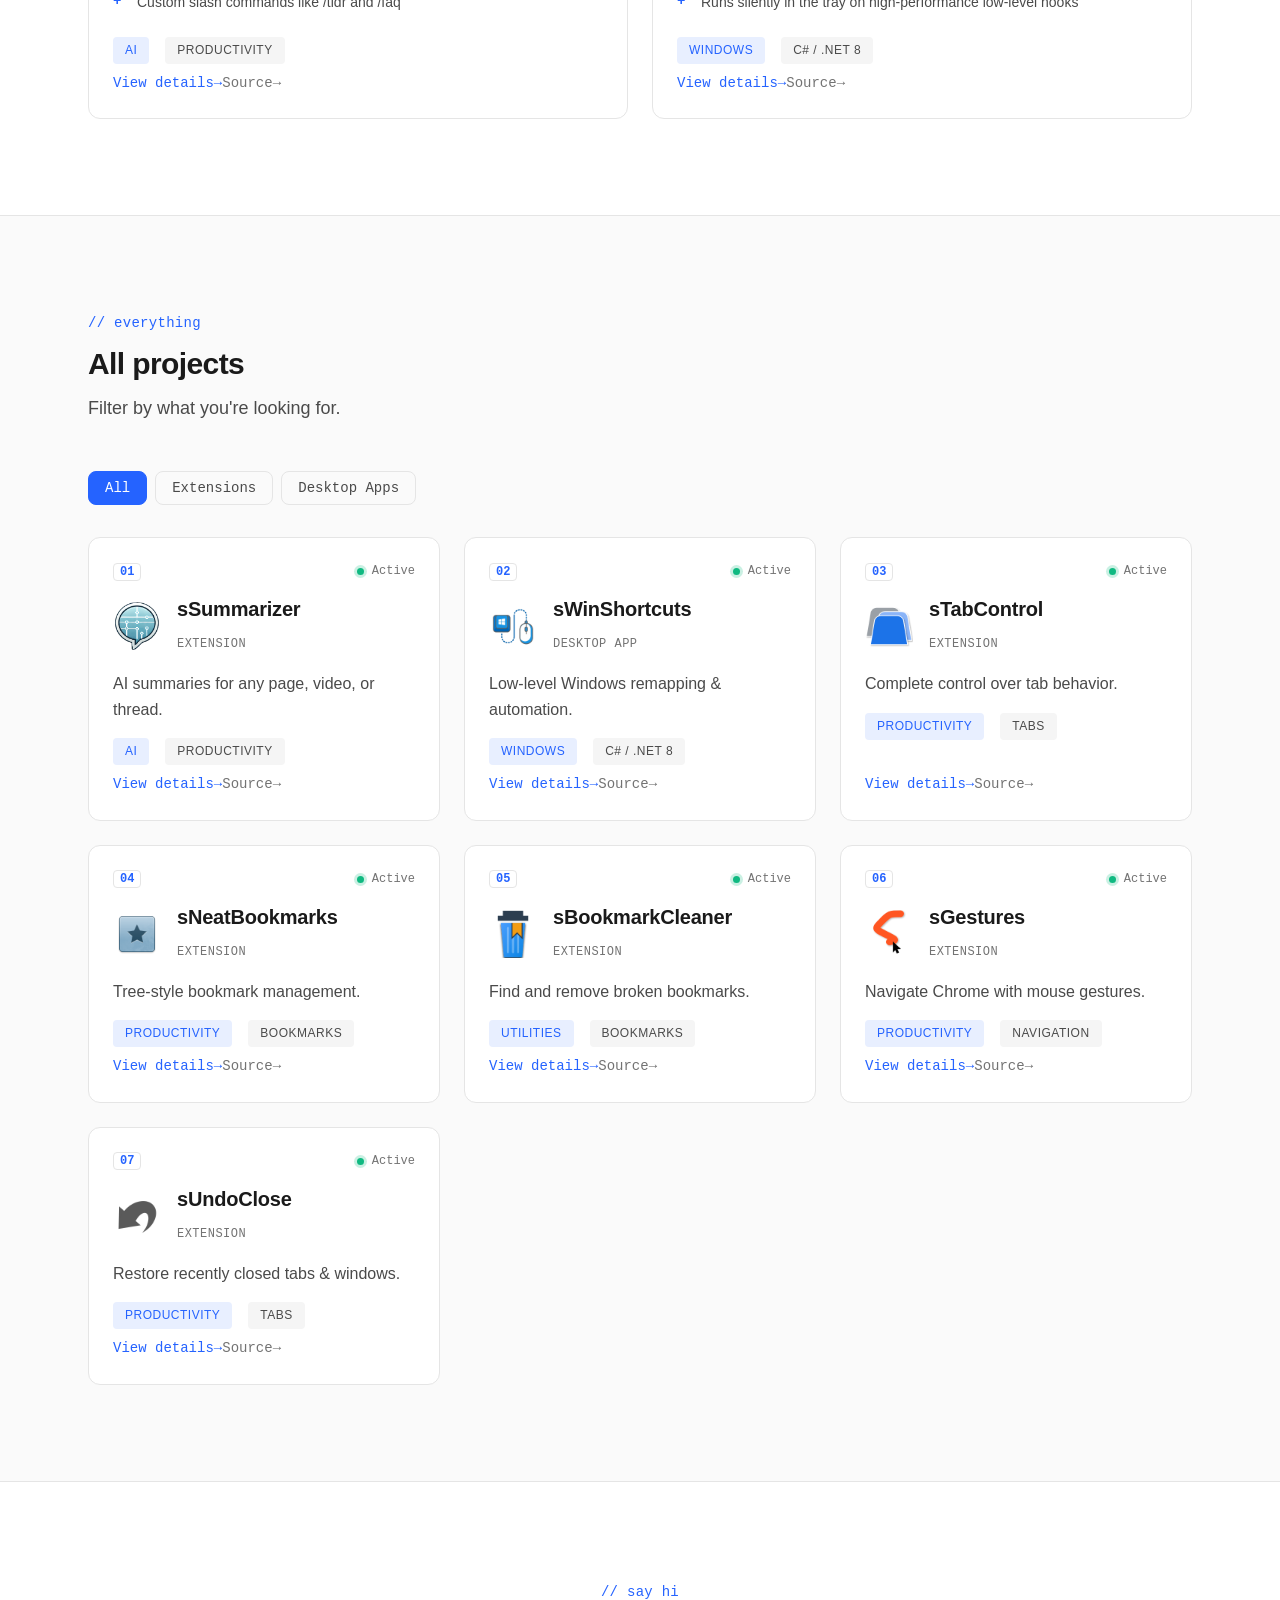
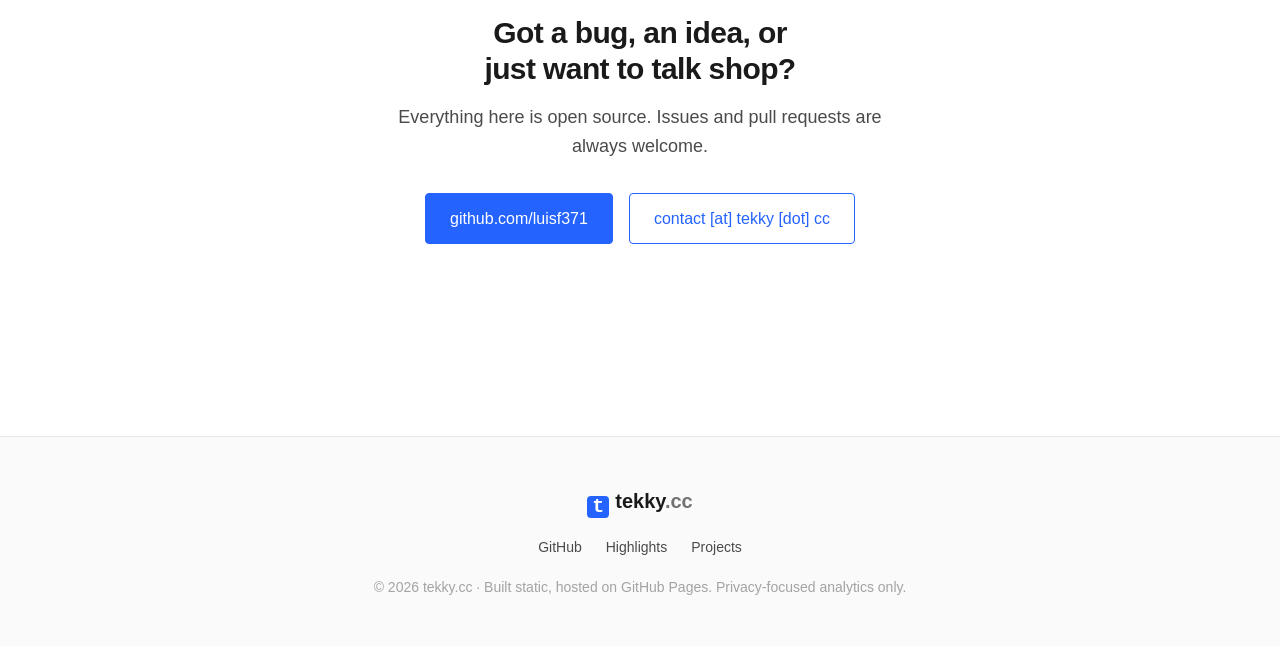
==== commit 2f6e566e: "feat(portfolio): revamp homepage into a data-driven, distinctive layout Rework the portfolio to be e" ====
--- a/index.html
+++ b/index.html
@@ -8,33 +8,32 @@
     content="default-src 'self'; script-src 'self' https://static.cloudflareinsights.com; style-src 'self' 'unsafe-inline'; img-src 'self' data: https:; font-src 'self'; connect-src 'self' https://cloudflareinsights.com; frame-ancestors 'none'; base-uri 'self'; form-action 'self';">
 
   <!-- Primary Meta Tags -->
-  <title>tekky.cc - Chrome Extensions for Productivity</title>
-  <meta name="title" content="tekky.cc - Chrome Extensions for Productivity">
+  <title>tekky.cc — small, sharp tools by luisf371</title>
+  <meta name="title" content="tekky.cc — small, sharp tools by luisf371">
   <meta name="description"
-    content="Portfolio showcasing Chrome extensions for productivity and enhanced browsing experience. Features AI-powered tools, bookmark management, tab control, and more.">
-  <meta name="keywords" content="Chrome Extensions, Browser Extensions, Productivity, Bookmarks, AI, Tab Management">
-  <meta name="author" content="tekky.cc">
+    content="A portfolio of Chrome extensions and Windows apps built by luisf371 — focused productivity tools with no bloat, no accounts, and no tracking.">
+  <meta name="keywords" content="Chrome Extensions, Windows Apps, Productivity, Developer Portfolio, Bookmarks, AI, Tab Management">
+  <meta name="author" content="luisf371">
 
   <!-- Open Graph / Facebook -->
   <meta property="og:type" content="website">
   <meta property="og:url" content="https://tekky.cc/">
-  <meta property="og:title" content="tekky.cc - Chrome Extensions for Productivity">
+  <meta property="og:title" content="tekky.cc — small, sharp tools by luisf371">
   <meta property="og:description"
-    content="Portfolio showcasing Chrome extensions for productivity and enhanced browsing experience.">
+    content="A portfolio of Chrome extensions and Windows apps — focused productivity tools with no bloat and no tracking.">
   <meta property="og:image" content="https://tekky.cc/assets/images/og-image.png">
 
   <!-- Twitter -->
   <meta property="twitter:card" content="summary_large_image">
   <meta property="twitter:url" content="https://tekky.cc/">
-  <meta property="twitter:title" content="tekky.cc - Chrome Extensions for Productivity">
+  <meta property="twitter:title" content="tekky.cc — small, sharp tools by luisf371">
   <meta property="twitter:description"
-    content="Portfolio showcasing Chrome extensions for productivity and enhanced browsing experience.">
+    content="A portfolio of Chrome extensions and Windows apps — focused productivity tools with no bloat and no tracking.">
   <meta property="twitter:image" content="https://tekky.cc/assets/images/og-image.png">
 
   <!-- Favicon -->
-  <link rel="icon" type="image/x-icon" href="./assets/images/favicon.ico">
   <link rel="icon" type="image/png" sizes="32x32" href="./assets/images/favicon-32x32.png">
-  <link rel="icon" type="image/png" sizes="16x16" href="./assets/images/favicon-16x16.png">
+  <link rel="icon" href="data:image/svg+xml,%3Csvg xmlns='http://www.w3.org/2000/svg' viewBox='0 0 32 32'%3E%3Crect width='32' height='32' rx='7' fill='%232563ff'/%3E%3Ctext x='16' y='22' font-family='monospace' font-size='16' font-weight='700' text-anchor='middle' fill='white'%3Et%3C/text%3E%3C/svg%3E">
 
   <!-- Stylesheets -->
   <link rel="stylesheet" href="./assets/css/main.css">
@@ -51,16 +50,15 @@
   <!-- Navigation -->
   <nav class="nav">
     <div class="nav-container">
-      <a href="./" class="nav-brand">tekky.cc</a>
+      <a href="./" class="nav-brand"><span class="nav-brand-mark">t</span>tekky<span class="nav-brand-dim">.cc</span></a>
 
       <button class="nav-toggle" aria-label="Toggle navigation" aria-expanded="false">
         <span class="nav-toggle-icon"></span>
       </button>
 
       <ul class="nav-links">
-        <li><a href="#extensions" class="nav-link">Extensions</a></li>
-        <li><a href="#applications" class="nav-link">Applications</a></li>
-        <!-- <li><a href="./blog/" class="nav-link">Blog</a></li> -->
+        <li><a href="#featured" class="nav-link">Highlights</a></li>
+        <li><a href="#projects" class="nav-link">Projects</a></li>
         <li><a href="https://github.com/luisf371" class="nav-link" target="_blank"
             rel="noopener noreferrer">GitHub</a></li>
         <li><a href="#contact" class="nav-link">Contact</a></li>
@@ -87,240 +85,112 @@
   </nav>
 
   <main id="main-content" tabindex="-1">
-    <!-- Hero Section -->
+
+    <!-- Hero -->
     <section class="hero">
+      <div class="hero-grid-bg" aria-hidden="true"></div>
+      <div class="container hero-inner">
+        <p class="kicker">// portfolio — luisf371</p>
+        <h1 class="hero-title" id="hero-title">I build small, sharp tools that get out of your way.</h1>
+        <p class="hero-subtitle" id="hero-subtitle">
+          Chrome extensions and Windows apps for people who care about their workflow.
+          No bloat, no accounts, no tracking — just focused software that does one thing well.
+        </p>
+        <div class="hero-actions">
+          <a href="#featured" class="btn btn-primary">See the highlights</a>
+          <a href="https://github.com/luisf371" class="btn btn-ghost" target="_blank" rel="noopener noreferrer">Browse the code</a>
+        </div>
+
+        <dl class="hero-stats" aria-label="Portfolio at a glance">
+          <div class="hero-stat">
+            <dt class="hero-stat-label">Shipped projects</dt>
+            <dd class="hero-stat-value" id="stat-projects">7</dd>
+          </div>
+          <div class="hero-stat">
+            <dt class="hero-stat-label">Browser extensions</dt>
+            <dd class="hero-stat-value" id="stat-extensions">6</dd>
+          </div>
+          <div class="hero-stat">
+            <dt class="hero-stat-label">Built from scratch</dt>
+            <dd class="hero-stat-value" id="stat-original">5</dd>
+          </div>
+        </dl>
+      </div>
+    </section>
+
+    <!-- Highlights / Featured -->
+    <section id="featured" class="section-block">
       <div class="container">
-        <h1 class="hero-title">Developer Portfolio & Tools</h1>
-      <p class="hero-subtitle">Crafting efficient Chrome extensions and Windows applications</p>
-      <div class="hero-actions">
-        <a href="#extensions" class="btn btn-primary">View Extensions</a>
-        <a href="#applications" class="btn btn-secondary">Desktop Apps</a>
-      </div>
-    </div>
-  </section>
-
-  <!-- Extensions Section -->
-  <section id="extensions" class="extensions-section">
-    <div class="container">
-      <h2 class="section-title">Featured Extensions</h2>
-
-      <div class="extensions-grid">
-
-        <!-- Extension Card: sNeatBookmarks -->
-        <div class="extension-card">
-          <div class="extension-card-header">
-            <img src="./assets/images/icons/sneatbookmarks.png" alt="sNeatBookmarks icon" class="extension-icon">
-            <div>
-              <h3 class="extension-card-title">sNeatBookmarks</h3>
-            </div>
-          </div>
-          <p class="extension-card-description">
-            Streamlined tree-style bookmark management with a clean popup interface, custom themes, and fast search
-            capabilities.
+        <header class="block-head">
+          <p class="kicker">// highlights</p>
+          <h2 class="block-title">Featured work</h2>
+          <p class="block-sub">The two projects I've put the most into — and the ones worth starting with.</p>
+        </header>
+        <div class="featured-grid" id="featured-grid">
+          <!-- rendered from data/projects.json -->
+        </div>
+      </div>
+    </section>
+
+    <!-- All projects -->
+    <section id="projects" class="section-block section-block--alt">
+      <div class="container">
+        <header class="block-head">
+          <p class="kicker">// everything</p>
+          <h2 class="block-title">All projects</h2>
+          <p class="block-sub">Filter by what you're looking for.</p>
+        </header>
+
+        <div class="filter-bar" id="filter-bar" role="group" aria-label="Filter projects by type">
+          <!-- filter buttons rendered from data -->
+        </div>
+
+        <div class="project-grid" id="project-grid">
+          <!-- rendered from data/projects.json -->
+        </div>
+
+        <noscript>
+          <p class="load-error">
+            This portfolio lists projects dynamically. With JavaScript disabled, browse them all on
+            <a href="https://github.com/luisf371" target="_blank" rel="noopener noreferrer">github.com/luisf371</a>.
           </p>
-          <div class="extension-tags">
-            <span class="tag tag-primary">Productivity</span>
-            <span class="tag">Bookmarks</span>
-            <span class="tag">Fork</span>
-          </div>
-          <div class="extension-card-actions">
-            <a href="./extensions/sneatbookmarks.html" class="extension-card-link">View Details</a>
-            <span class="coming-soon-badge">Coming Soon on Chrome Web Store</span>
-          </div>
-        </div>
-
-        <!-- Extension Card: sBookmarkCleaner -->
-        <div class="extension-card">
-          <div class="extension-card-header">
-            <img src="./assets/images/icons/sbookmarkcleaner.png" alt="sBookmarkCleaner icon" class="extension-icon">
-            <div>
-              <h3 class="extension-card-title">sBookmarkCleaner</h3>
-            </div>
-          </div>
-          <p class="extension-card-description">
-            Automatically find and remove broken bookmarks, detect redirects, and identify duplicates to keep your
-            bookmarks clean.
-          </p>
-          <div class="extension-tags">
-            <span class="tag tag-primary">Productivity</span>
-            <span class="tag">Utilities</span>
-            <span class="tag tag-success">Original</span>
-          </div>
-          <div class="extension-card-actions">
-            <a href="./extensions/sbookmarkcleaner.html" class="extension-card-link">View Details</a>
-            <span class="coming-soon-badge">Coming Soon on Chrome Web Store</span>
-          </div>
-        </div>
-
-        <!-- Extension Card: sGestures -->
-        <div class="extension-card">
-          <div class="extension-card-header">
-            <img src="./assets/images/icons/sgestures.png" alt="sGestures icon" class="extension-icon">
-            <div>
-              <h3 class="extension-card-title">sGestures</h3>
-            </div>
-          </div>
-          <p class="extension-card-description">
-            Navigate Chrome with intuitive mouse gestures for faster browsing. Simple, lightweight, and customizable.
-          </p>
-          <div class="extension-tags">
-            <span class="tag tag-primary">Productivity</span>
-            <span class="tag">Navigation</span>
-            <span class="tag tag-success">Original</span>
-          </div>
-          <div class="extension-card-actions">
-            <a href="./extensions/sgestures.html" class="extension-card-link">View Details</a>
-            <span class="coming-soon-badge">Coming Soon on Chrome Web Store</span>
-          </div>
-        </div>
-
-        <!-- Extension Card: sUndoClose -->
-        <div class="extension-card">
-          <div class="extension-card-header">
-            <img src="./assets/images/icons/sundoclose.png" alt="sUndoClose icon" class="extension-icon">
-            <div>
-              <h3 class="extension-card-title">sUndoClose</h3>
-            </div>
-          </div>
-          <p class="extension-card-description">
-            Quickly restore recently closed tabs and windows with keyboard shortcuts. Never lose an important tab again.
-          </p>
-          <div class="extension-tags">
-            <span class="tag tag-primary">Productivity</span>
-            <span class="tag">Tabs</span>
-            <span class="tag">Fork</span>
-          </div>
-          <div class="extension-card-actions">
-            <a href="./extensions/sundoclose.html" class="extension-card-link">View Details</a>
-            <span class="coming-soon-badge">Coming Soon on Chrome Web Store</span>
-          </div>
-        </div>
-
-        <!-- Extension Card: sSummarizer -->
-        <div class="extension-card">
-          <div class="extension-card-header">
-            <img src="./assets/images/icons/ssummarizer.png" alt="sSummarizer icon" class="extension-icon">
-            <div>
-              <h3 class="extension-card-title">sSummarizer</h3>
-            </div>
-          </div>
-          <p class="extension-card-description">
-            AI-powered summarization for web pages and YouTube videos. Transform long content into concise summaries
-            instantly.
-          </p>
-          <div class="extension-tags">
-            <span class="tag tag-primary">AI</span>
-            <span class="tag">Productivity</span>
-            <span class="tag tag-success">Original</span>
-          </div>
-          <div class="extension-card-actions">
-            <a href="./extensions/ssummarizer.html" class="extension-card-link">View Details</a>
-            <span class="coming-soon-badge">Coming Soon on Chrome Web Store</span>
-          </div>
-        </div>
-
-        <!-- Extension Card: sTabControl -->
-        <div class="extension-card">
-          <div class="extension-card-header">
-            <img src="./assets/images/icons/stabcontrol.png" alt="sTabControl icon" class="extension-icon">
-            <div>
-              <h3 class="extension-card-title">sTabControl</h3>
-            </div>
-          </div>
-          <p class="extension-card-description">
-            Complete control over your browser's tab behaviors. Automate tab positioning, focus transitions, and prevent
-            duplicate tabs.
-          </p>
-          <div class="extension-tags">
-            <span class="tag tag-primary">Productivity</span>
-            <span class="tag">Tabs</span>
-            <span class="tag tag-success">Original</span>
-          </div>
-          <div class="extension-card-actions">
-            <a href="./extensions/stabcontrol.html" class="extension-card-link">View Details</a>
-            <span class="coming-soon-badge">Coming Soon on Chrome Web Store</span>
-          </div>
-        </div>
-
-      </div>
-  </section>
-
-  <!-- Applications Section -->
-  <section id="applications" class="extensions-section"
-    style="background-color: var(--bg-secondary); border-top: 1px solid var(--border);">
-    <div class="container">
-      <h2 class="section-title">Desktop Applications</h2>
-      <p class="section-subtitle">High-performance tools for Windows</p>
-
-      <div class="extensions-grid">
-        <!-- App Card: sWinShortcuts -->
-        <div class="extension-card">
-          <div class="extension-card-header">
-            <img src="./assets/images/icons/swinshortcuts.png" alt="sWinShortcuts icon" class="extension-icon">
-            <div>
-              <h3 class="extension-card-title">sWinShortcuts</h3>
-            </div>
-          </div>
-          <p class="extension-card-description">
-            Low-level Windows keyboard and mouse remapper. Create per-app profiles for custom shortcuts and mouse
-            gestures.
-          </p>
-          <div class="extension-tags">
-            <span class="tag tag-primary">Utility</span>
-            <span class="tag">Windows</span>
-            <span class="tag tag-success">Original</span>
-          </div>
-          <div class="extension-card-actions">
-            <a href="./apps/swinshortcuts.html" class="extension-card-link">View Details</a>
-            <span class="coming-soon-badge">C# / .NET 8</span>
-          </div>
-        </div>
-
-        <!-- Future App Placeholder -->
-        <div class="extension-card placeholder-card">
-          <div class="extension-card-header">
-            <div class="extension-icon" aria-hidden="true">
-              🚀
-            </div>
-            <div>
-              <h3 class="extension-card-title">More Apps Coming Soon</h3>
-            </div>
-          </div>
-          <p class="extension-card-description">
-            New productivity tools for Windows and macOS are currently in development.
-          </p>
-          <div class="extension-tags">
-            <span class="tag">In Development</span>
-          </div>
-          <div class="extension-card-actions">
-            <span class="coming-soon-badge">Coming Q2 2026</span>
-          </div>
-        </div>
-
-      </div>
-    </div>
-  </section>
+        </noscript>
+      </div>
+    </section>
+
+    <!-- Contact / about strip -->
+    <section id="contact" class="contact-strip">
+      <div class="container">
+        <p class="kicker">// say hi</p>
+        <h2 class="contact-title">Got a bug, an idea, or just want to talk shop?</h2>
+        <p class="contact-sub">Everything here is open source. Issues and pull requests are always welcome.</p>
+        <div class="hero-actions">
+          <a href="https://github.com/luisf371" class="btn btn-primary" target="_blank" rel="noopener noreferrer">github.com/luisf371</a>
+          <button class="btn btn-secondary" id="email-link" type="button">contact [at] tekky [dot] cc</button>
+        </div>
+      </div>
+    </section>
   </main>
 
   <!-- Footer -->
-  <footer class="footer" id="contact">
+  <footer class="footer">
     <div class="container">
       <div class="footer-content">
+        <span class="footer-brand"><span class="nav-brand-mark">t</span>tekky<span class="nav-brand-dim">.cc</span></span>
         <ul class="footer-links">
           <li><a href="https://github.com/luisf371" class="footer-link" target="_blank"
               rel="noopener noreferrer">GitHub</a></li>
-          <li><span class="footer-link" id="email-link">contact [at] tekky [dot] cc</span></li>
-          <li><a href="#" class="footer-link">Privacy</a></li>
+          <li><a href="#featured" class="footer-link">Highlights</a></li>
+          <li><a href="#projects" class="footer-link">Projects</a></li>
         </ul>
-        <p class="footer-copyright">&copy; 2026 tekky.cc. All rights reserved.</p>
-        <p class="footer-copyright" style="margin-top: 0.5rem; font-size: 0.75rem;">This site uses privacy-focused
-          analytics.</p>
+        <p class="footer-copyright">&copy; 2026 tekky.cc · Built static, hosted on GitHub Pages. Privacy-focused analytics only.</p>
       </div>
     </div>
   </footer>
 
   <!-- JavaScript -->
   <script src="./assets/js/main.js"></script>
+  <script src="./assets/js/home.js"></script>
 
   <!-- Cloudflare Web Analytics -->
   <!-- To enable: Sign up at https://dash.cloudflare.com → Analytics → Web Analytics -->
@@ -329,4 +199,4 @@
 
 </body>
 
-</html>+</html>
--- a/assets/css/main.css
+++ b/assets/css/main.css
@@ -75,9 +75,9 @@
   --text-tertiary: #737373;
   --text-muted: #a3a3a3;
 
-  --accent: #0070f3;
-  --accent-hover: #0051cc;
-  --accent-light: #e6f2ff;
+  --accent: #2563ff;
+  --accent-hover: #1a4fd6;
+  --accent-light: #e8efff;
 
   --border: #e5e5e5;
   --border-light: #f0f0f0;
@@ -621,6 +621,16 @@
   text-decoration: none;
 }
 
+/* When the email link is rendered as a <button> for keyboard access,
+   strip the native button chrome so it reads as a footer link. */
+button.footer-link {
+  background: none;
+  border: none;
+  padding: 0;
+  font-family: inherit;
+  cursor: pointer;
+}
+
 .footer-link:hover {
   color: var(--accent);
 }
--- a/assets/css/home.css
+++ b/assets/css/home.css
@@ -1,35 +1,103 @@
 /* ============================================
    tekky.cc - Homepage Styles
+   Engineering / terminal-inspired: monospace micro-labels,
+   numbered indices, hairline rules, one accent. Not another
+   gradient-and-glass clone.
    ============================================ */
 
-/* Hero Section */
+/* ---- shared building blocks -------------------------------------------- */
+
+.kicker {
+  font-family: var(--font-mono);
+  font-size: var(--text-sm);
+  letter-spacing: 0.02em;
+  color: var(--accent);
+  margin-bottom: var(--space-3);
+  text-transform: none;
+}
+
+.section-block {
+  padding: var(--space-24) 0;
+  border-top: 1px solid var(--border);
+}
+
+.section-block--alt {
+  background-color: var(--bg-secondary);
+}
+
+.block-head {
+  max-width: 640px;
+  margin-bottom: var(--space-12);
+}
+
+.block-title {
+  font-size: var(--text-3xl);
+  font-weight: 700;
+  letter-spacing: -0.02em;
+  margin-bottom: var(--space-3);
+}
+
+.block-sub {
+  font-size: var(--text-lg);
+  color: var(--text-secondary);
+  margin-bottom: 0;
+}
+
+/* Reveal-on-scroll (progressive enhancement; JS adds .is-visible). */
+.js-enabled .reveal {
+  opacity: 0;
+  transform: translateY(18px);
+  transition: opacity 0.55s ease, transform 0.55s ease;
+}
+
+.js-enabled .reveal.is-visible {
+  opacity: 1;
+  transform: none;
+}
+
+/* ---- hero -------------------------------------------------------------- */
+
 .hero {
-  padding: var(--space-24) 0;
-  text-align: center;
-  background: linear-gradient(180deg, var(--bg-primary) 0%, var(--bg-secondary) 100%);
+  position: relative;
+  padding: var(--space-24) 0 var(--space-20);
+  overflow: hidden;
+  background-color: var(--bg-primary);
+}
+
+/* faint blueprint grid — subtle, not shouty */
+.hero-grid-bg {
+  position: absolute;
+  inset: 0;
+  background-image:
+    linear-gradient(to right, var(--border) 1px, transparent 1px),
+    linear-gradient(to bottom, var(--border) 1px, transparent 1px);
+  background-size: 56px 56px;
+  -webkit-mask-image: radial-gradient(ellipse 80% 70% at 50% 0%, #000 0%, transparent 75%);
+  mask-image: radial-gradient(ellipse 80% 70% at 50% 0%, #000 0%, transparent 75%);
+  opacity: 0.6;
+  pointer-events: none;
+}
+
+.hero-inner {
+  position: relative;
+  z-index: 1;
+  max-width: 820px;
 }
 
 .hero-title {
-  font-size: var(--text-4xl);
-  font-weight: 700;
-  color: var(--text-primary);
-  margin-bottom: var(--space-4);
-  line-height: 1.1;
-}
-
-@media (min-width: 768px) {
-  .hero-title {
-    font-size: var(--text-5xl);
-  }
+  font-size: clamp(2.25rem, 6vw, 3.75rem);
+  font-weight: 700;
+  line-height: 1.05;
+  letter-spacing: -0.03em;
+  margin-bottom: var(--space-6);
+  max-width: 16ch;
 }
 
 .hero-subtitle {
   font-size: var(--text-lg);
   color: var(--text-secondary);
+  max-width: 60ch;
   margin-bottom: var(--space-8);
-  max-width: 600px;
-  margin-left: auto;
-  margin-right: auto;
 }
 
 @media (min-width: 768px) {
@@ -41,195 +109,420 @@
 .hero-actions {
   display: flex;
   gap: var(--space-4);
-  justify-content: center;
   flex-wrap: wrap;
 }
 
-/* Extensions Grid Section */
-.extensions-section {
-  padding: var(--space-16) 0;
-}
-
-.section-secondary {
-  background-color: var(--bg-secondary);
+.hero-stats {
+  display: flex;
+  flex-wrap: wrap;
+  gap: var(--space-12);
+  margin-top: var(--space-16);
+  padding-top: var(--space-8);
   border-top: 1px solid var(--border);
 }
 
-.section-title {
-  font-size: var(--text-3xl);
-  font-weight: 700;
-  text-align: center;
-  margin-bottom: var(--space-12);
+.hero-stat {
+  display: flex;
+  flex-direction: column-reverse;
+}
+
+.hero-stat-value {
+  font-size: var(--text-4xl);
+  font-weight: 700;
+  letter-spacing: -0.02em;
   color: var(--text-primary);
-}
-
-.extensions-grid {
+  margin: 0;
+  font-variant-numeric: tabular-nums;
+}
+
+.hero-stat-label {
+  font-family: var(--font-mono);
+  font-size: var(--text-xs);
+  text-transform: uppercase;
+  letter-spacing: 0.08em;
+  color: var(--text-tertiary);
+  margin-top: var(--space-2);
+}
+
+/* ---- card shared bits -------------------------------------------------- */
+
+.card-head {
+  display: flex;
+  align-items: center;
+  gap: var(--space-3);
+  margin-bottom: var(--space-4);
+}
+
+.card-index {
+  font-family: var(--font-mono);
+  font-size: var(--text-xs);
+  font-weight: 700;
+  color: var(--accent);
+  padding: 2px 6px;
+  border: 1px solid var(--border);
+  border-radius: var(--radius-sm);
+  line-height: 1;
+}
+
+.card-cat {
+  font-family: var(--font-mono);
+  font-size: var(--text-xs);
+  letter-spacing: 0.04em;
+  color: var(--text-tertiary);
+  text-transform: uppercase;
+}
+
+.card-title {
+  font-size: var(--text-xl);
+  font-weight: 700;
+  letter-spacing: -0.01em;
+  margin-bottom: var(--space-2);
+}
+
+.card-title a {
+  color: var(--text-primary);
+  text-decoration: none;
+}
+
+.card-title a:hover {
+  color: var(--accent);
+  text-decoration: none;
+}
+
+.card-tagline {
+  font-size: var(--text-base);
+  font-weight: 600;
+  color: var(--text-primary);
+  margin-bottom: var(--space-2);
+}
+
+.card-desc {
+  font-size: var(--text-base);
+  color: var(--text-secondary);
+  line-height: 1.6;
+  margin-bottom: var(--space-4);
+}
+
+.tag-row {
+  display: flex;
+  flex-wrap: wrap;
+  gap: var(--space-2);
+  margin-bottom: var(--space-5);
+}
+
+.card-actions {
+  display: flex;
+  align-items: center;
+  gap: var(--space-5);
+  margin-top: auto;
+}
+
+.card-link {
+  font-family: var(--font-mono);
+  font-size: var(--text-sm);
+  font-weight: 500;
+  color: var(--accent);
+  text-decoration: none;
+}
+
+.card-link::after {
+  content: ' →';
+  display: inline-block;
+  transition: transform var(--transition-fast);
+}
+
+.card-link:hover {
+  text-decoration: none;
+}
+
+.card-link:hover::after {
+  transform: translateX(3px);
+}
+
+.card-link--muted {
+  color: var(--text-tertiary);
+}
+
+.card-link--muted:hover {
+  color: var(--text-secondary);
+}
+
+/* ---- featured cards ---------------------------------------------------- */
+
+.featured-grid {
   display: grid;
   grid-template-columns: 1fr;
-  gap: var(--space-8);
-  margin-bottom: var(--space-8);
-}
-
-@media (min-width: 768px) {
-  .extensions-grid {
+  gap: var(--space-6);
+}
+
+@media (min-width: 900px) {
+  .featured-grid {
     grid-template-columns: repeat(2, 1fr);
   }
 }
 
-/* Extension Card */
-.extension-card {
+.feature-card {
+  display: flex;
+  flex-direction: column;
   background-color: var(--bg-card);
   border: 1px solid var(--border);
+  border-radius: var(--radius-lg);
+  overflow: hidden;
+  transition: transform var(--transition-base), box-shadow var(--transition-base), border-color var(--transition-base);
+}
+
+.feature-card:hover {
+  transform: translateY(-4px);
+  box-shadow: var(--shadow-hover);
+  border-color: var(--accent);
+}
+
+.feature-card-media {
+  position: relative;
+  display: flex;
+  align-items: center;
+  justify-content: center;
+  padding: var(--space-12);
+  background:
+    radial-gradient(circle at 50% 40%, var(--accent-light), transparent 70%),
+    var(--bg-secondary);
+  border-bottom: 1px solid var(--border);
+}
+
+.feature-card-media img {
+  width: 96px;
+  height: 96px;
+  border-radius: var(--radius-lg);
+  box-shadow: var(--shadow-md);
+  object-fit: contain;
+}
+
+.feature-badge {
+  position: absolute;
+  top: var(--space-4);
+  right: var(--space-4);
+  font-family: var(--font-mono);
+  font-size: var(--text-xs);
+  font-weight: 600;
+  color: var(--accent);
+  background-color: var(--bg-card);
+  border: 1px solid var(--border);
+  border-radius: var(--radius-sm);
+  padding: 2px 8px;
+}
+
+.feature-card-body {
+  display: flex;
+  flex-direction: column;
+  flex-grow: 1;
+  padding: var(--space-6);
+}
+
+.highlight-list {
+  list-style: none;
+  display: grid;
+  gap: var(--space-3);
+  margin: 0 0 var(--space-6);
+  padding: 0;
+}
+
+.highlight-list li {
+  position: relative;
+  padding-left: var(--space-6);
+  font-size: var(--text-sm);
+  color: var(--text-secondary);
+  line-height: 1.5;
+}
+
+.highlight-list li::before {
+  content: '+';
+  position: absolute;
+  left: 0;
+  top: -1px;
+  font-family: var(--font-mono);
+  font-weight: 700;
+  color: var(--accent);
+}
+
+/* ---- filter bar -------------------------------------------------------- */
+
+.filter-bar {
+  display: flex;
+  flex-wrap: wrap;
+  gap: var(--space-2);
+  margin-bottom: var(--space-8);
+}
+
+.filter-btn {
+  font-family: var(--font-mono);
+  font-size: var(--text-sm);
+  color: var(--text-secondary);
+  background-color: transparent;
+  border: 1px solid var(--border);
   border-radius: var(--radius-md);
+  padding: var(--space-2) var(--space-4);
+  cursor: pointer;
+  transition: all var(--transition-fast);
+}
+
+.filter-btn:hover {
+  border-color: var(--accent);
+  color: var(--accent);
+}
+
+.filter-btn.is-active {
+  background-color: var(--accent);
+  border-color: var(--accent);
+  color: #fff;
+}
+
+/* ---- project grid ------------------------------------------------------ */
+
+.project-grid {
+  display: grid;
+  grid-template-columns: 1fr;
+  gap: var(--space-6);
+}
+
+@media (min-width: 640px) {
+  .project-grid {
+    grid-template-columns: repeat(2, 1fr);
+  }
+}
+
+@media (min-width: 1000px) {
+  .project-grid {
+    grid-template-columns: repeat(3, 1fr);
+  }
+}
+
+.project-card {
+  display: flex;
+  flex-direction: column;
+  background-color: var(--bg-card);
+  border: 1px solid var(--border);
+  border-radius: var(--radius-lg);
   padding: var(--space-6);
-  transition: all var(--transition-base);
-  display: flex;
-  flex-direction: column;
-  height: 100%;
-}
-
-/* Animation initial state - prevent FOUC */
-.js-enabled .extension-card:not(.placeholder-card) {
-  opacity: 0;
-  transform: translateY(20px);
-  transition: opacity 0.5s ease, transform 0.5s ease;
-}
-
-.js-enabled .extension-card.placeholder-card {
-  opacity: 0;
-  transform: translateY(20px);
-  transition: opacity 0.5s ease, transform 0.5s ease;
-}
-
-.extension-card:hover {
-  box-shadow: var(--shadow-hover);
-  transform: translateY(-4px);
-  border-color: var(--accent-light);
-}
-
-.extension-card-header {
+  transition: transform var(--transition-base), box-shadow var(--transition-base), border-color var(--transition-base);
+}
+
+.project-card:hover {
+  transform: translateY(-3px);
+  box-shadow: var(--shadow-lg);
+  border-color: var(--accent);
+}
+
+.project-card.is-hidden {
+  display: none;
+}
+
+.project-card .card-head {
+  justify-content: space-between;
+}
+
+.card-status {
+  display: inline-flex;
+  align-items: center;
+  gap: var(--space-2);
+  font-family: var(--font-mono);
+  font-size: var(--text-xs);
+  color: var(--text-tertiary);
+}
+
+.status-dot {
+  width: 7px;
+  height: 7px;
+  border-radius: 50%;
+  background-color: var(--text-muted);
+}
+
+.card-status--active .status-dot {
+  background-color: var(--success);
+  box-shadow: 0 0 0 3px color-mix(in srgb, var(--success) 22%, transparent);
+}
+
+.project-card-top {
   display: flex;
   align-items: center;
   gap: var(--space-4);
   margin-bottom: var(--space-4);
 }
 
-.extension-icon {
-  width: 64px;
-  height: 64px;
+.project-icon {
+  width: 48px;
+  height: 48px;
   border-radius: var(--radius-md);
   object-fit: contain;
   flex-shrink: 0;
 }
 
-.extension-card-title {
-  font-size: var(--text-xl);
-  font-weight: 600;
-  color: var(--text-primary);
-  margin-bottom: var(--space-1);
-}
-
-.extension-card-description {
-  font-size: var(--text-base);
-  color: var(--text-secondary);
-  margin-bottom: var(--space-4);
-  line-height: 1.6;
-  flex-grow: 1;
-}
-
-.extension-tags {
-  display: flex;
-  flex-wrap: wrap;
-  gap: var(--space-2);
-  margin-bottom: var(--space-4);
-}
-
-.extension-card-actions {
-  display: flex;
-  flex-direction: column;
-  gap: var(--space-3);
-  margin-top: auto;
-}
-
-.extension-card-link {
+/* ---- contact strip ----------------------------------------------------- */
+
+.contact-strip {
+  padding: var(--space-24) 0;
+  border-top: 1px solid var(--border);
+  text-align: center;
+}
+
+.contact-strip .kicker {
   display: inline-block;
-  color: var(--accent);
-  font-weight: 500;
-  text-decoration: none;
-  transition: color var(--transition-fast);
-}
-
-.extension-card-link:hover {
-  color: var(--accent-hover);
-  text-decoration: underline;
-}
-
-.extension-card-link::after {
-  content: ' →';
-  display: inline-block;
-  transition: transform var(--transition-fast);
-}
-
-.extension-card-link:hover::after {
-  transform: translateX(4px);
-}
-
-.coming-soon-badge {
-  display: inline-block;
-  padding: var(--space-2) var(--space-4);
-  background-color: var(--bg-secondary);
-  color: var(--text-tertiary);
-  border-radius: var(--radius-sm);
-  font-size: var(--text-sm);
-  font-weight: 500;
+}
+
+.contact-title {
+  font-size: var(--text-3xl);
+  font-weight: 700;
+  letter-spacing: -0.02em;
+  max-width: 20ch;
+  margin: 0 auto var(--space-4);
+}
+
+.contact-sub {
+  font-size: var(--text-lg);
+  color: var(--text-secondary);
+  max-width: 50ch;
+  margin: 0 auto var(--space-8);
+}
+
+.contact-strip .hero-actions {
+  justify-content: center;
+}
+
+/* ---- load error / noscript --------------------------------------------- */
+
+.load-error {
+  grid-column: 1 / -1;
+  padding: var(--space-8);
   text-align: center;
+  color: var(--text-secondary);
   border: 1px dashed var(--border);
-  transition: all var(--transition-fast);
-}
-
-.extension-card:hover .coming-soon-badge {
-  border-color: var(--accent-light);
-  color: var(--text-secondary);
-}
-
-/* Placeholder card styles */
-.placeholder-card {
-  border-style: dashed;
-}
-
-.placeholder-card .extension-icon {
-  display: flex;
+  border-radius: var(--radius-md);
+}
+
+/* ---- brand mark tweaks (used in nav + footer) -------------------------- */
+
+.nav-brand-mark {
+  display: inline-flex;
   align-items: center;
   justify-content: center;
-  background-color: var(--bg-tertiary);
-  font-size: 2rem;
-}
-
-/* Stats Section (Optional) */
-.stats {
-  display: grid;
-  grid-template-columns: repeat(auto-fit, minmax(200px, 1fr));
-  gap: var(--space-6);
-  padding: var(--space-12) 0;
-  margin-top: var(--space-12);
-  border-top: 1px solid var(--border);
-}
-
-.stat {
-  text-align: center;
-}
-
-.stat-value {
-  font-size: var(--text-3xl);
-  font-weight: 700;
-  color: var(--accent);
+  width: 22px;
+  height: 22px;
+  margin-right: 6px;
+  font-family: var(--font-mono);
+  font-weight: 700;
+  color: #fff;
+  background-color: var(--accent);
+  border-radius: var(--radius-sm);
+  vertical-align: -4px;
+}
+
+.nav-brand-dim {
+  color: var(--text-tertiary);
+}
+
+.footer-brand {
   display: block;
-  margin-bottom: var(--space-2);
-}
-
-.stat-label {
-  font-size: var(--text-sm);
-  color: var(--text-secondary);
-  text-transform: uppercase;
-  letter-spacing: 0.5px;
-}
+  font-size: var(--text-xl);
+  font-weight: 700;
+  margin-bottom: var(--space-4);
+  color: var(--text-primary);
+}
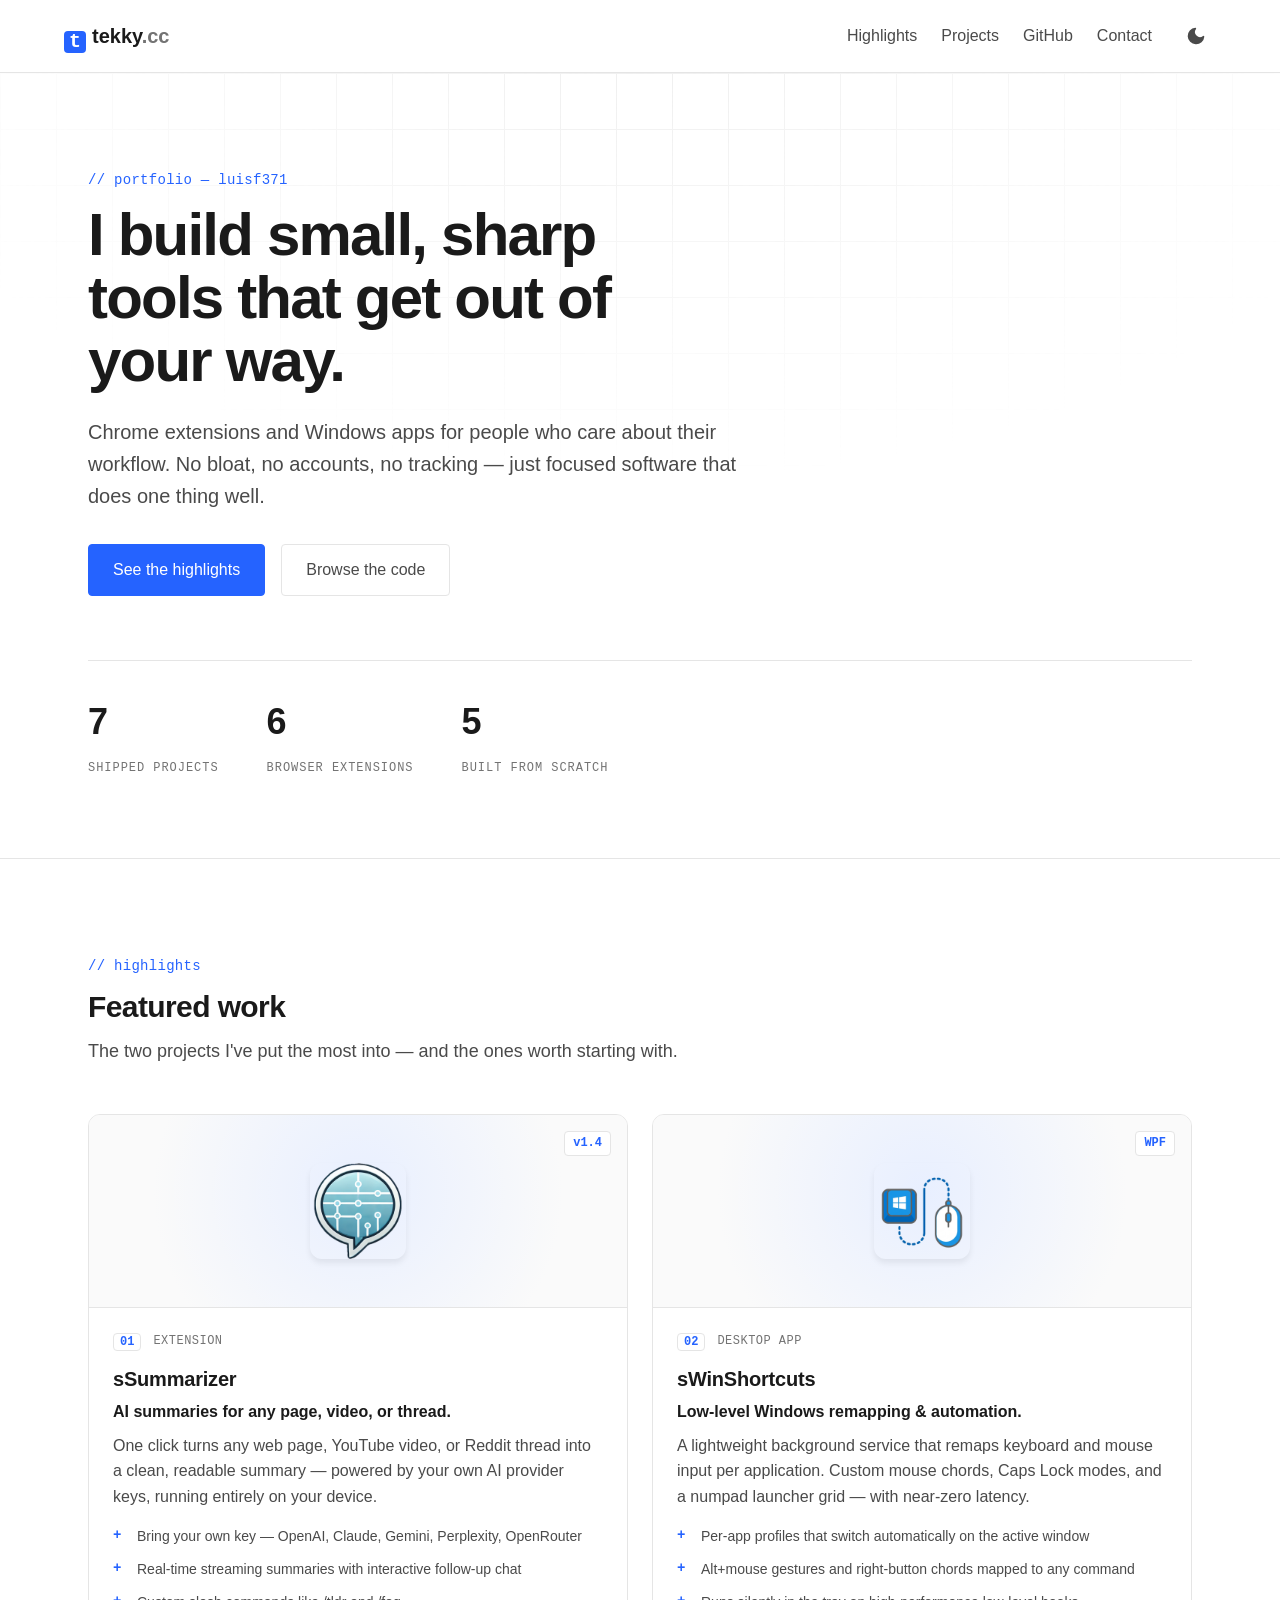
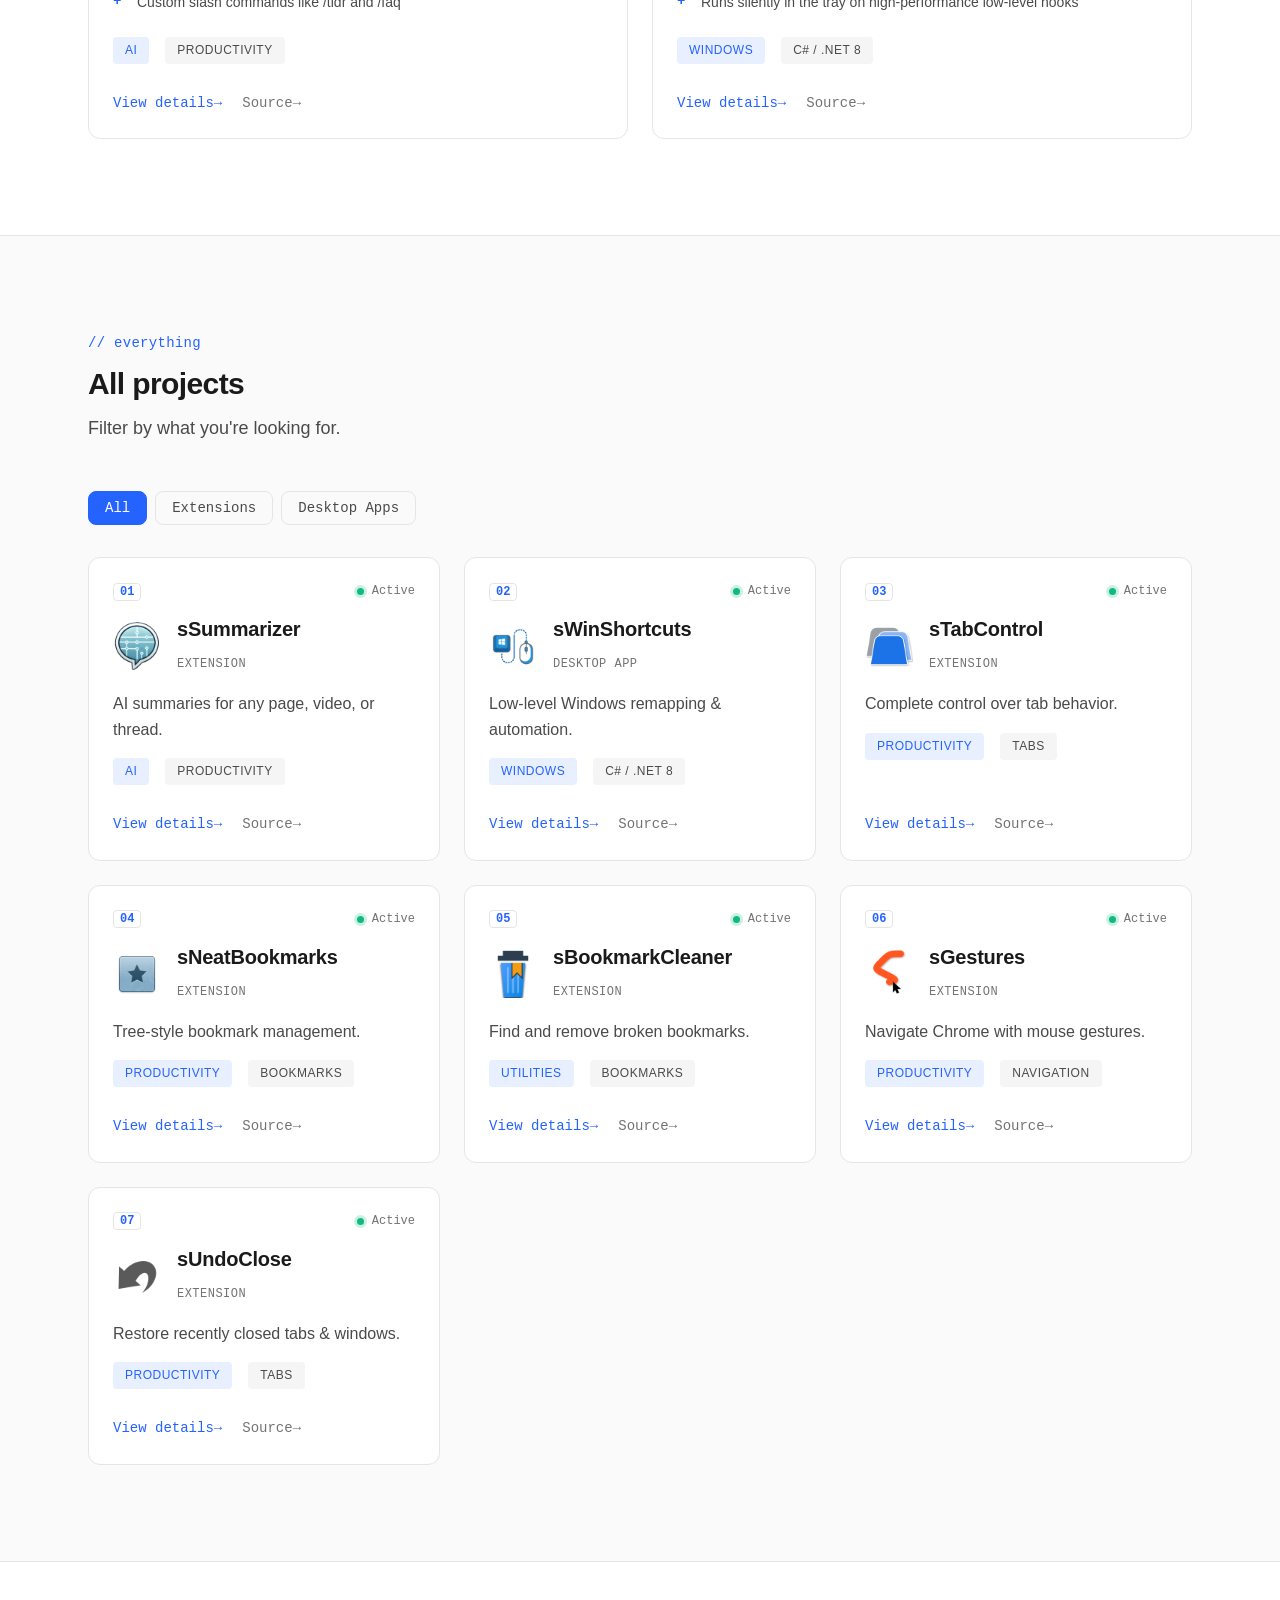
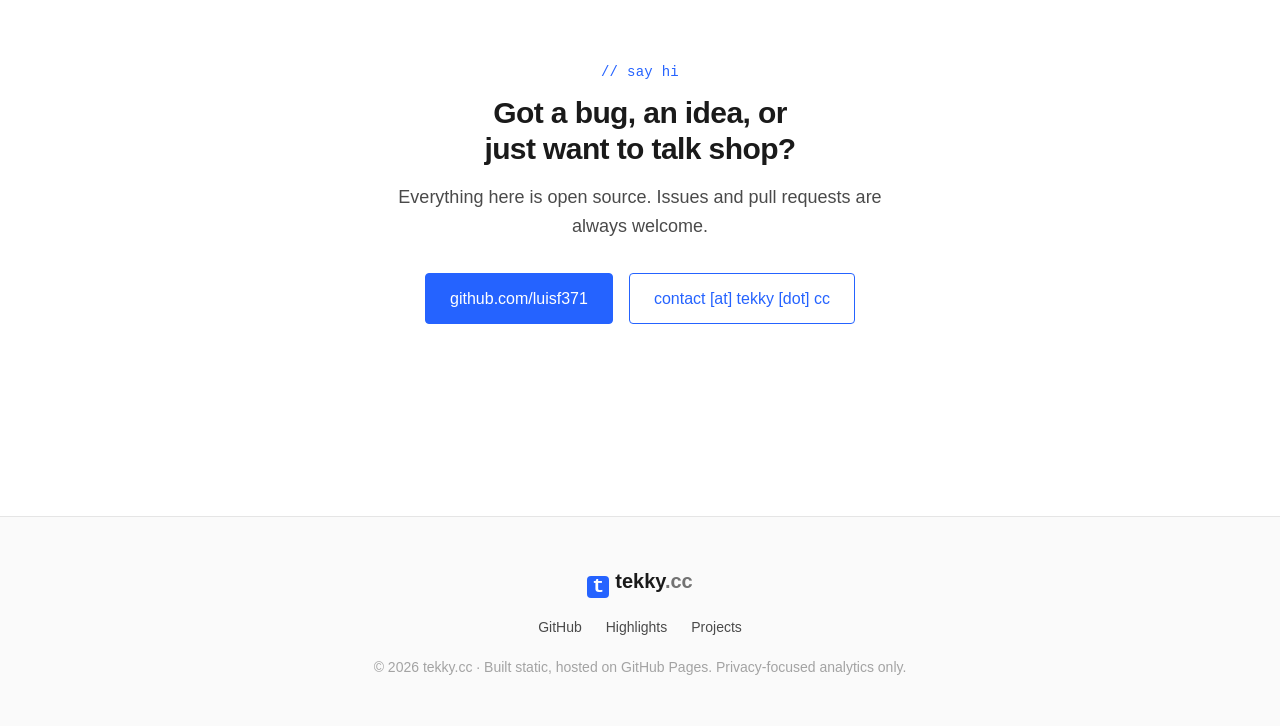
==== commit 4d5f6e16: "fix(portfolio): repair card spacing/hover, nav state, hero alignment, filter a11y - Define the missi" ====
--- a/index.html
+++ b/index.html
@@ -33,6 +33,7 @@
 
   <!-- Favicon -->
   <link rel="icon" type="image/png" sizes="32x32" href="./assets/images/favicon-32x32.png">
+  <link rel="apple-touch-icon" sizes="180x180" href="./assets/images/apple-touch-icon.png">
   <link rel="icon" href="data:image/svg+xml,%3Csvg xmlns='http://www.w3.org/2000/svg' viewBox='0 0 32 32'%3E%3Crect width='32' height='32' rx='7' fill='%232563ff'/%3E%3Ctext x='16' y='22' font-family='monospace' font-size='16' font-weight='700' text-anchor='middle' fill='white'%3Et%3C/text%3E%3C/svg%3E">
 
   <!-- Stylesheets -->
@@ -145,6 +146,8 @@
           <!-- filter buttons rendered from data -->
         </div>
 
+        <p class="sr-only" id="filter-status" role="status" aria-live="polite"></p>
+
         <div class="project-grid" id="project-grid">
           <!-- rendered from data/projects.json -->
         </div>
--- a/assets/css/main.css
+++ b/assets/css/main.css
@@ -102,6 +102,8 @@
   /* 12px */
   --space-4: 1rem;
   /* 16px */
+  --space-5: 1.25rem;
+  /* 20px */
   --space-6: 1.5rem;
   /* 24px */
   --space-8: 2rem;
--- a/assets/css/home.css
+++ b/assets/css/home.css
@@ -43,16 +43,12 @@
   margin-bottom: 0;
 }
 
-/* Reveal-on-scroll (progressive enhancement; JS adds .is-visible). */
-.js-enabled .reveal {
+/* Reveal-on-scroll (progressive enhancement; JS adds .is-visible).
+   Only the hidden state is styled here: once a card is visible these rules
+   stop matching, so the cards' own :hover lift and transitions apply. */
+.js-enabled .reveal:not(.is-visible) {
   opacity: 0;
   transform: translateY(18px);
-  transition: opacity 0.55s ease, transform 0.55s ease;
-}
-
-.js-enabled .reveal.is-visible {
-  opacity: 1;
-  transform: none;
 }
 
 /* ---- hero -------------------------------------------------------------- */
@@ -78,10 +74,11 @@
   pointer-events: none;
 }
 
+/* No max-width here: the container's left edge must line up with the sections
+   below. Line length is capped on the title/subtitle instead. */
 .hero-inner {
   position: relative;
   z-index: 1;
-  max-width: 820px;
 }
 
 .hero-title {
@@ -268,7 +265,7 @@
   border: 1px solid var(--border);
   border-radius: var(--radius-lg);
   overflow: hidden;
-  transition: transform var(--transition-base), box-shadow var(--transition-base), border-color var(--transition-base);
+  transition: opacity 0.5s ease, transform var(--transition-slow), box-shadow var(--transition-base), border-color var(--transition-base);
 }
 
 .feature-card:hover {
@@ -403,7 +400,7 @@
   border: 1px solid var(--border);
   border-radius: var(--radius-lg);
   padding: var(--space-6);
-  transition: transform var(--transition-base), box-shadow var(--transition-base), border-color var(--transition-base);
+  transition: opacity 0.5s ease, transform var(--transition-slow), box-shadow var(--transition-base), border-color var(--transition-base);
 }
 
 .project-card:hover {
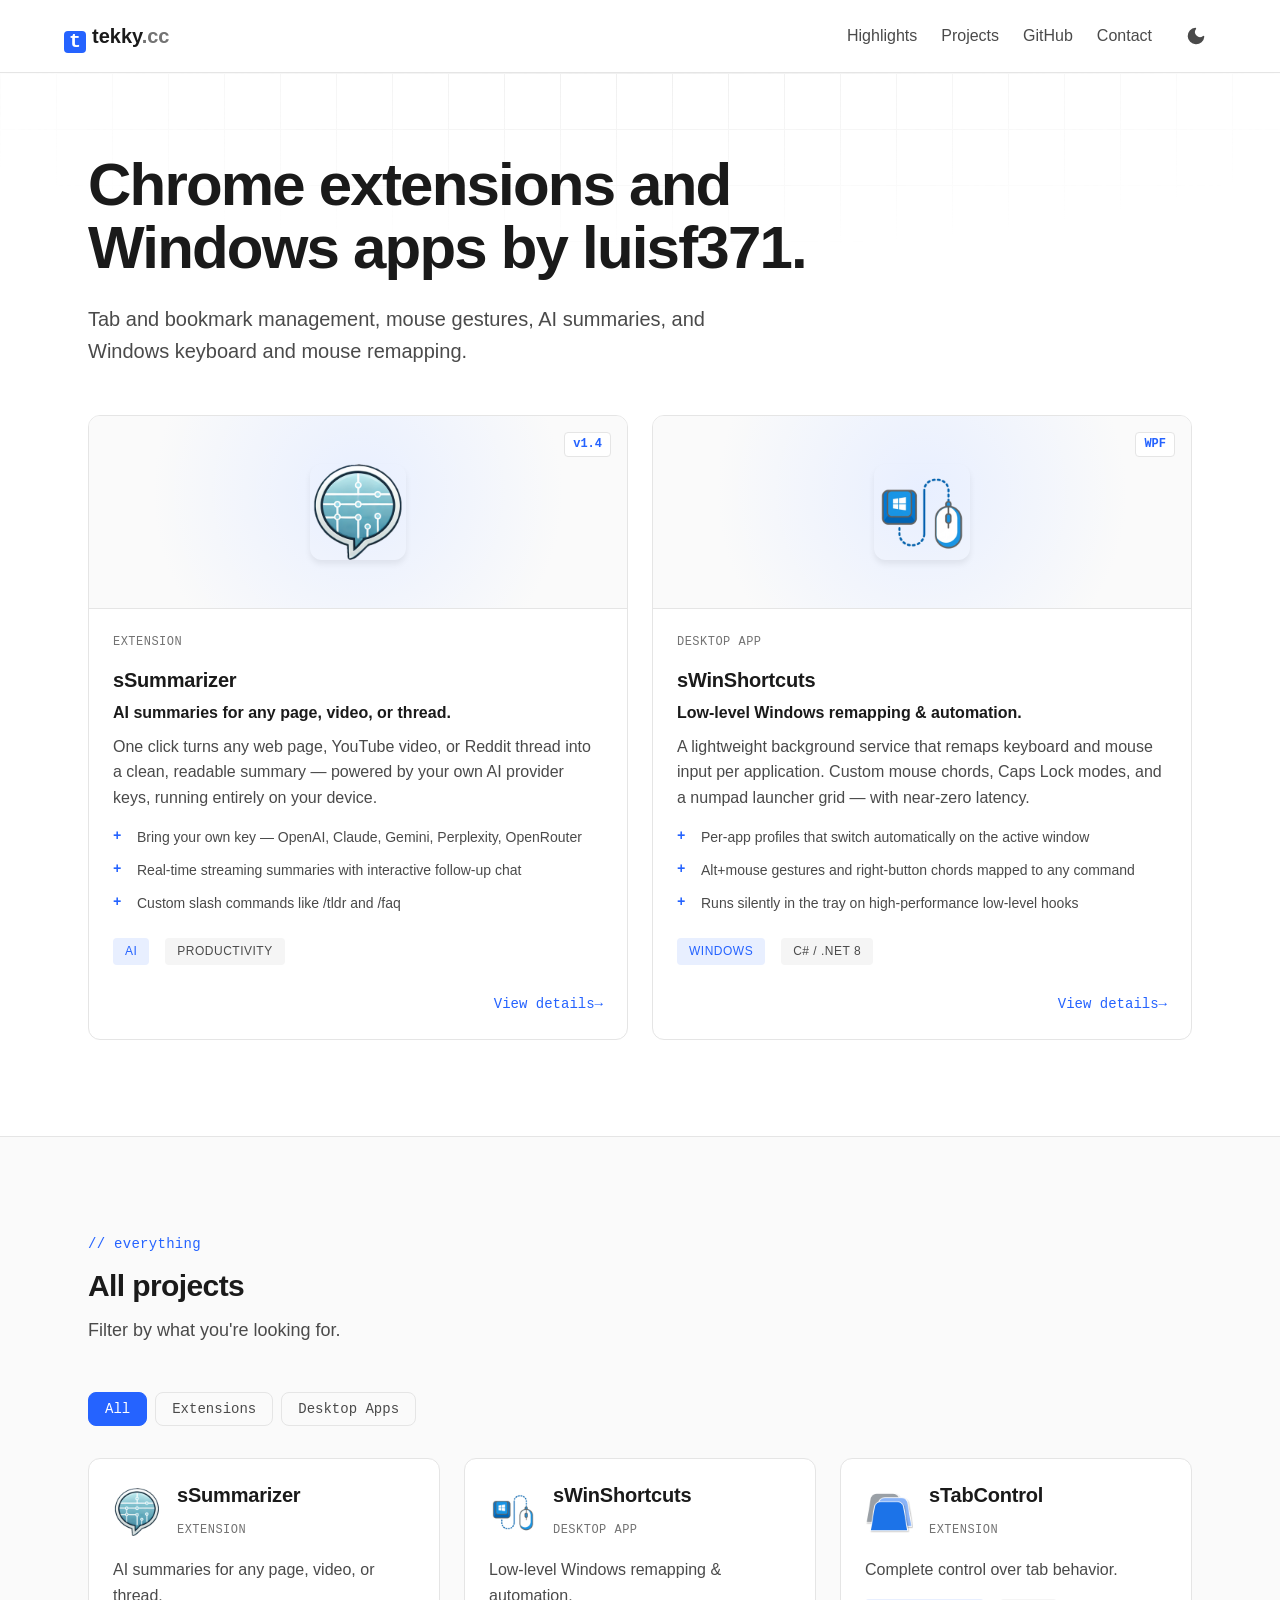
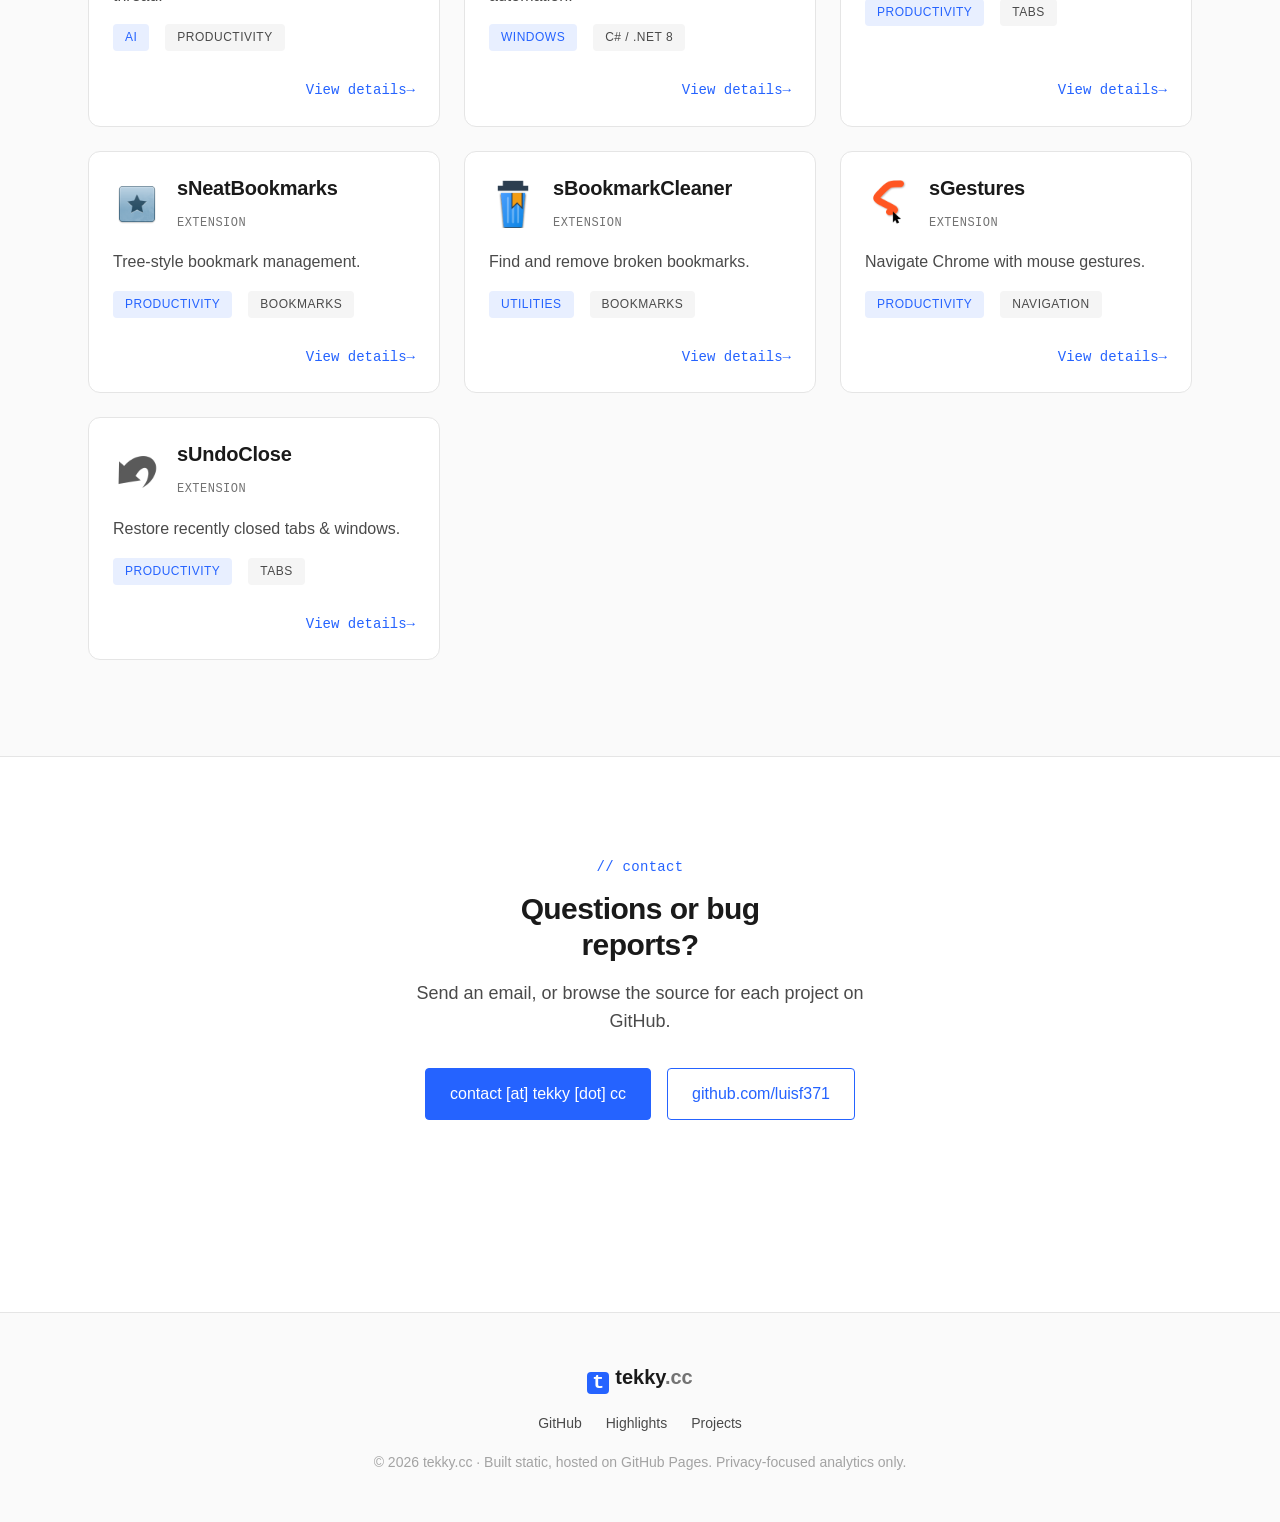
==== commit d2806686: "fix(home): replace generic intro and contact copy, trim project cards - Replace the hero kicker, hea" ====
--- a/index.html
+++ b/index.html
@@ -8,27 +8,27 @@
     content="default-src 'self'; script-src 'self' https://static.cloudflareinsights.com; style-src 'self' 'unsafe-inline'; img-src 'self' data: https:; font-src 'self'; connect-src 'self' https://cloudflareinsights.com; frame-ancestors 'none'; base-uri 'self'; form-action 'self';">
 
   <!-- Primary Meta Tags -->
-  <title>tekky.cc — small, sharp tools by luisf371</title>
-  <meta name="title" content="tekky.cc — small, sharp tools by luisf371">
+  <title>tekky.cc — Chrome extensions and Windows apps by luisf371</title>
+  <meta name="title" content="tekky.cc — Chrome extensions and Windows apps by luisf371">
   <meta name="description"
-    content="A portfolio of Chrome extensions and Windows apps built by luisf371 — focused productivity tools with no bloat, no accounts, and no tracking.">
+    content="Chrome extensions and Windows apps by luisf371: tab and bookmark management, mouse gestures, AI summaries, and Windows keyboard and mouse remapping.">
   <meta name="keywords" content="Chrome Extensions, Windows Apps, Productivity, Developer Portfolio, Bookmarks, AI, Tab Management">
   <meta name="author" content="luisf371">
 
   <!-- Open Graph / Facebook -->
   <meta property="og:type" content="website">
   <meta property="og:url" content="https://tekky.cc/">
-  <meta property="og:title" content="tekky.cc — small, sharp tools by luisf371">
+  <meta property="og:title" content="tekky.cc — Chrome extensions and Windows apps by luisf371">
   <meta property="og:description"
-    content="A portfolio of Chrome extensions and Windows apps — focused productivity tools with no bloat and no tracking.">
+    content="Chrome extensions and Windows apps by luisf371: tab and bookmark management, mouse gestures, AI summaries, and Windows keyboard and mouse remapping.">
   <meta property="og:image" content="https://tekky.cc/assets/images/og-image.png">
 
   <!-- Twitter -->
   <meta property="twitter:card" content="summary_large_image">
   <meta property="twitter:url" content="https://tekky.cc/">
-  <meta property="twitter:title" content="tekky.cc — small, sharp tools by luisf371">
+  <meta property="twitter:title" content="tekky.cc — Chrome extensions and Windows apps by luisf371">
   <meta property="twitter:description"
-    content="A portfolio of Chrome extensions and Windows apps — focused productivity tools with no bloat and no tracking.">
+    content="Chrome extensions and Windows apps by luisf371: tab and bookmark management, mouse gestures, AI summaries, and Windows keyboard and mouse remapping.">
   <meta property="twitter:image" content="https://tekky.cc/assets/images/og-image.png">
 
   <!-- Favicon -->
@@ -87,46 +87,19 @@
 
   <main id="main-content" tabindex="-1">
 
-    <!-- Hero -->
+    <!-- Intro -->
     <section class="hero">
       <div class="hero-grid-bg" aria-hidden="true"></div>
       <div class="container hero-inner">
-        <p class="kicker">// portfolio — luisf371</p>
-        <h1 class="hero-title" id="hero-title">I build small, sharp tools that get out of your way.</h1>
-        <p class="hero-subtitle" id="hero-subtitle">
-          Chrome extensions and Windows apps for people who care about their workflow.
-          No bloat, no accounts, no tracking — just focused software that does one thing well.
-        </p>
-        <div class="hero-actions">
-          <a href="#featured" class="btn btn-primary">See the highlights</a>
-          <a href="https://github.com/luisf371" class="btn btn-ghost" target="_blank" rel="noopener noreferrer">Browse the code</a>
-        </div>
-
-        <dl class="hero-stats" aria-label="Portfolio at a glance">
-          <div class="hero-stat">
-            <dt class="hero-stat-label">Shipped projects</dt>
-            <dd class="hero-stat-value" id="stat-projects">7</dd>
-          </div>
-          <div class="hero-stat">
-            <dt class="hero-stat-label">Browser extensions</dt>
-            <dd class="hero-stat-value" id="stat-extensions">6</dd>
-          </div>
-          <div class="hero-stat">
-            <dt class="hero-stat-label">Built from scratch</dt>
-            <dd class="hero-stat-value" id="stat-original">5</dd>
-          </div>
-        </dl>
+        <h1 class="hero-title">Chrome extensions and Windows apps by luisf371.</h1>
+        <p class="hero-subtitle">Tab and bookmark management, mouse gestures, AI summaries, and Windows keyboard and mouse remapping.</p>
       </div>
     </section>
 
-    <!-- Highlights / Featured -->
-    <section id="featured" class="section-block">
+    <!-- Featured -->
+    <section id="featured" class="section-block section-block--featured" aria-labelledby="featured-title">
       <div class="container">
-        <header class="block-head">
-          <p class="kicker">// highlights</p>
-          <h2 class="block-title">Featured work</h2>
-          <p class="block-sub">The two projects I've put the most into — and the ones worth starting with.</p>
-        </header>
+        <h2 class="sr-only" id="featured-title">Featured projects</h2>
         <div class="featured-grid" id="featured-grid">
           <!-- rendered from data/projects.json -->
         </div>
@@ -164,12 +137,12 @@
     <!-- Contact / about strip -->
     <section id="contact" class="contact-strip">
       <div class="container">
-        <p class="kicker">// say hi</p>
-        <h2 class="contact-title">Got a bug, an idea, or just want to talk shop?</h2>
-        <p class="contact-sub">Everything here is open source. Issues and pull requests are always welcome.</p>
-        <div class="hero-actions">
-          <a href="https://github.com/luisf371" class="btn btn-primary" target="_blank" rel="noopener noreferrer">github.com/luisf371</a>
-          <button class="btn btn-secondary" id="email-link" type="button">contact [at] tekky [dot] cc</button>
+        <p class="kicker">// contact</p>
+        <h2 class="contact-title">Questions or bug reports?</h2>
+        <p class="contact-sub">Send an email, or browse the source for each project on GitHub.</p>
+        <div class="btn-row">
+          <button class="btn btn-primary" id="email-link" type="button">contact [at] tekky [dot] cc</button>
+          <a href="https://github.com/luisf371" class="btn btn-secondary" target="_blank" rel="noopener noreferrer">github.com/luisf371</a>
         </div>
       </div>
     </section>
--- a/assets/css/home.css
+++ b/assets/css/home.css
@@ -1,8 +1,8 @@
 /* ============================================
    tekky.cc - Homepage Styles
    Engineering / terminal-inspired: monospace micro-labels,
-   numbered indices, hairline rules, one accent. Not another
-   gradient-and-glass clone.
+   hairline rules, one accent. Not another gradient-and-glass
+   clone.
    ============================================ */
 
 /* ---- shared building blocks -------------------------------------------- */
@@ -23,6 +23,13 @@
 
 .section-block--alt {
   background-color: var(--bg-secondary);
+}
+
+/* The featured row has no visible heading, so it sits directly under the
+   intro instead of starting a new, separately padded section. */
+.section-block--featured {
+  padding-top: 0;
+  border-top: 0;
 }
 
 .block-head {
@@ -55,7 +62,7 @@
 
 .hero {
   position: relative;
-  padding: var(--space-24) 0 var(--space-20);
+  padding: var(--space-20) 0 var(--space-12);
   overflow: hidden;
   background-color: var(--bg-primary);
 }
@@ -87,14 +94,15 @@
   line-height: 1.05;
   letter-spacing: -0.03em;
   margin-bottom: var(--space-6);
-  max-width: 16ch;
+  max-width: 22ch;
+  text-wrap: balance;
 }
 
 .hero-subtitle {
   font-size: var(--text-lg);
   color: var(--text-secondary);
   max-width: 60ch;
-  margin-bottom: var(--space-8);
+  margin-bottom: 0;
 }
 
 @media (min-width: 768px) {
@@ -103,42 +111,10 @@
   }
 }
 
-.hero-actions {
+.btn-row {
   display: flex;
   gap: var(--space-4);
   flex-wrap: wrap;
-}
-
-.hero-stats {
-  display: flex;
-  flex-wrap: wrap;
-  gap: var(--space-12);
-  margin-top: var(--space-16);
-  padding-top: var(--space-8);
-  border-top: 1px solid var(--border);
-}
-
-.hero-stat {
-  display: flex;
-  flex-direction: column-reverse;
-}
-
-.hero-stat-value {
-  font-size: var(--text-4xl);
-  font-weight: 700;
-  letter-spacing: -0.02em;
-  color: var(--text-primary);
-  margin: 0;
-  font-variant-numeric: tabular-nums;
-}
-
-.hero-stat-label {
-  font-family: var(--font-mono);
-  font-size: var(--text-xs);
-  text-transform: uppercase;
-  letter-spacing: 0.08em;
-  color: var(--text-tertiary);
-  margin-top: var(--space-2);
 }
 
 /* ---- card shared bits -------------------------------------------------- */
@@ -148,17 +124,6 @@
   align-items: center;
   gap: var(--space-3);
   margin-bottom: var(--space-4);
-}
-
-.card-index {
-  font-family: var(--font-mono);
-  font-size: var(--text-xs);
-  font-weight: 700;
-  color: var(--accent);
-  padding: 2px 6px;
-  border: 1px solid var(--border);
-  border-radius: var(--radius-sm);
-  line-height: 1;
 }
 
 .card-cat {
@@ -210,7 +175,7 @@
 .card-actions {
   display: flex;
   align-items: center;
-  gap: var(--space-5);
+  justify-content: flex-end;
   margin-top: auto;
 }
 
@@ -234,14 +199,6 @@
 
 .card-link:hover::after {
   transform: translateX(3px);
-}
-
-.card-link--muted {
-  color: var(--text-tertiary);
-}
-
-.card-link--muted:hover {
-  color: var(--text-secondary);
 }
 
 /* ---- featured cards ---------------------------------------------------- */
@@ -413,31 +370,6 @@
   display: none;
 }
 
-.project-card .card-head {
-  justify-content: space-between;
-}
-
-.card-status {
-  display: inline-flex;
-  align-items: center;
-  gap: var(--space-2);
-  font-family: var(--font-mono);
-  font-size: var(--text-xs);
-  color: var(--text-tertiary);
-}
-
-.status-dot {
-  width: 7px;
-  height: 7px;
-  border-radius: 50%;
-  background-color: var(--text-muted);
-}
-
-.card-status--active .status-dot {
-  background-color: var(--success);
-  box-shadow: 0 0 0 3px color-mix(in srgb, var(--success) 22%, transparent);
-}
-
 .project-card-top {
   display: flex;
   align-items: center;
@@ -480,7 +412,7 @@
   margin: 0 auto var(--space-8);
 }
 
-.contact-strip .hero-actions {
+.contact-strip .btn-row {
   justify-content: center;
 }
 
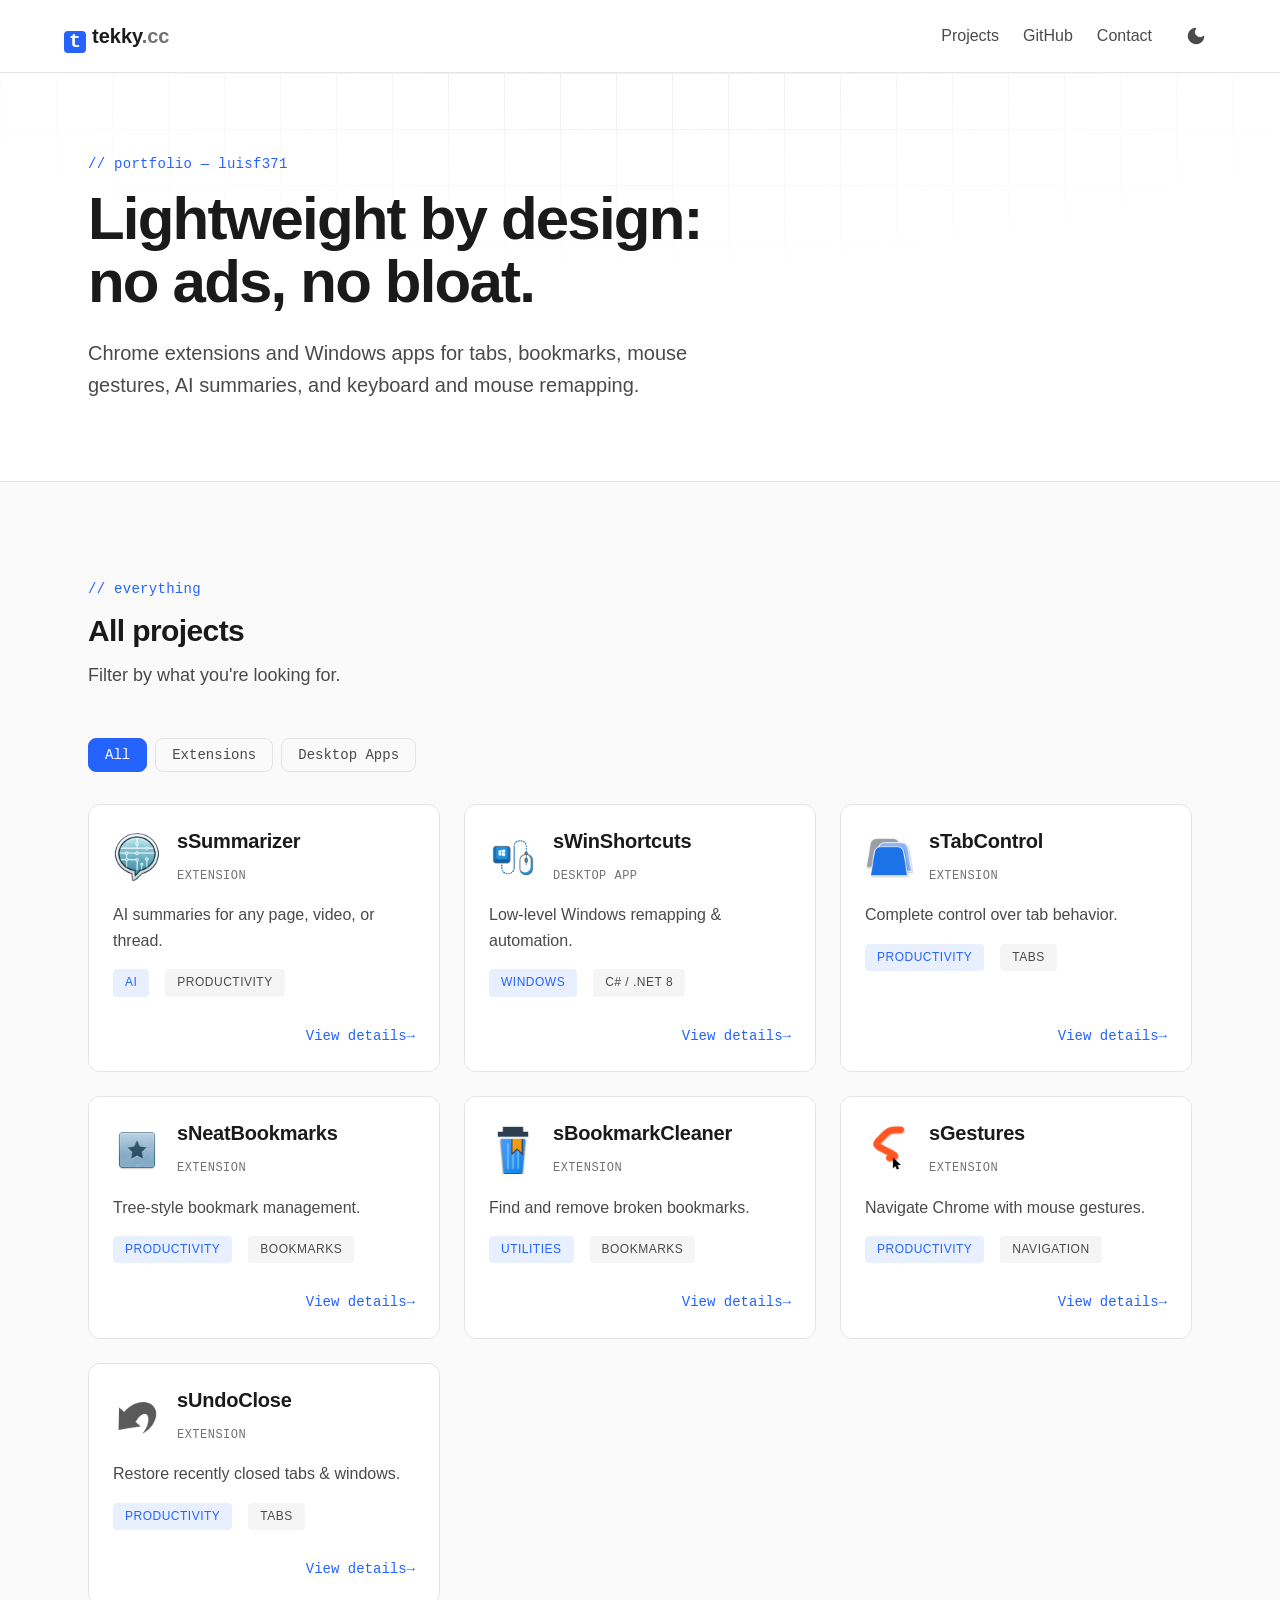
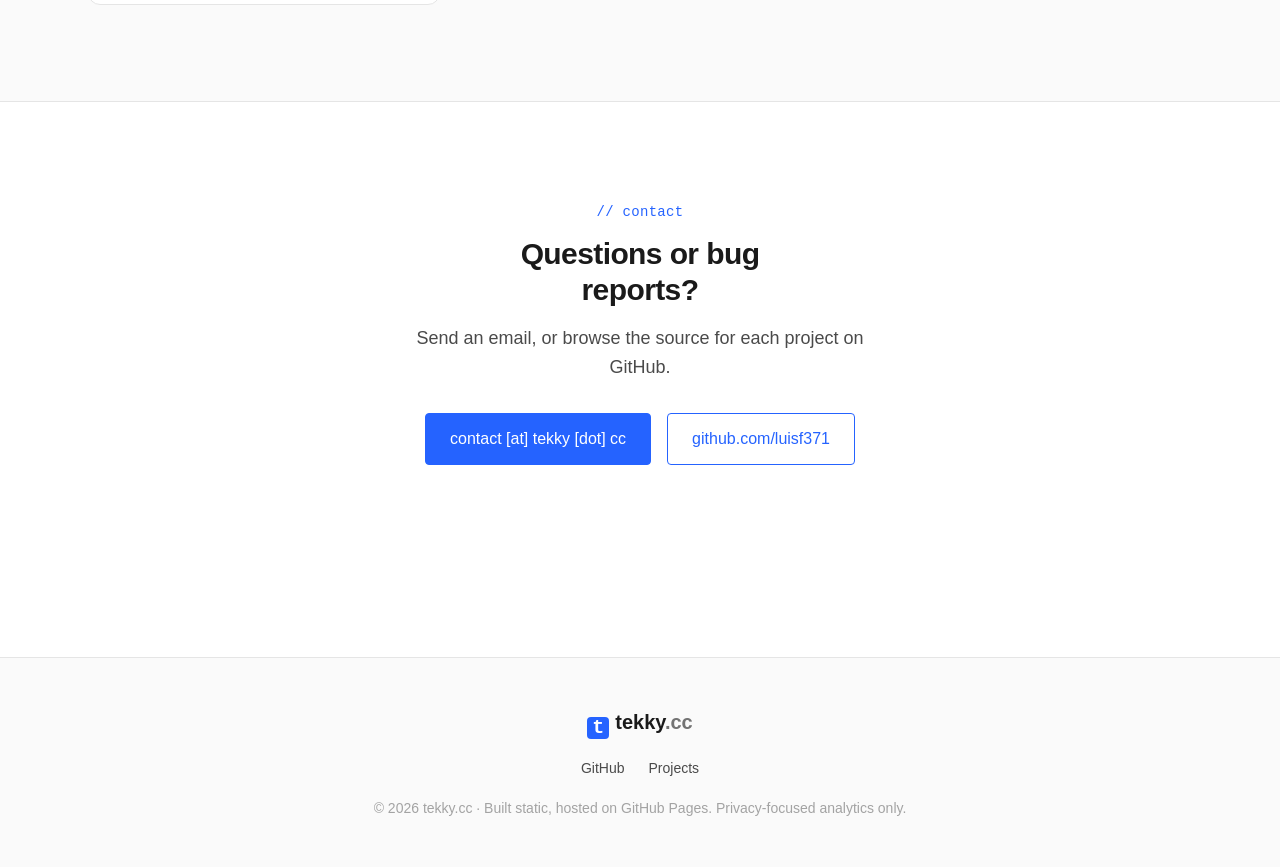
==== commit 3c9538c6: "fix(home): remove highlights section and rewrite the intro - Remove the Highlights section (the feat" ====
--- a/index.html
+++ b/index.html
@@ -11,7 +11,7 @@
   <title>tekky.cc — Chrome extensions and Windows apps by luisf371</title>
   <meta name="title" content="tekky.cc — Chrome extensions and Windows apps by luisf371">
   <meta name="description"
-    content="Chrome extensions and Windows apps by luisf371: tab and bookmark management, mouse gestures, AI summaries, and Windows keyboard and mouse remapping.">
+    content="Lightweight Chrome extensions and Windows apps by luisf371, with no ads and no bloat: tab and bookmark tools, mouse gestures, AI summaries, and keyboard and mouse remapping.">
   <meta name="keywords" content="Chrome Extensions, Windows Apps, Productivity, Developer Portfolio, Bookmarks, AI, Tab Management">
   <meta name="author" content="luisf371">
 
@@ -20,7 +20,7 @@
   <meta property="og:url" content="https://tekky.cc/">
   <meta property="og:title" content="tekky.cc — Chrome extensions and Windows apps by luisf371">
   <meta property="og:description"
-    content="Chrome extensions and Windows apps by luisf371: tab and bookmark management, mouse gestures, AI summaries, and Windows keyboard and mouse remapping.">
+    content="Lightweight Chrome extensions and Windows apps by luisf371, with no ads and no bloat: tab and bookmark tools, mouse gestures, AI summaries, and keyboard and mouse remapping.">
   <meta property="og:image" content="https://tekky.cc/assets/images/og-image.png">
 
   <!-- Twitter -->
@@ -28,7 +28,7 @@
   <meta property="twitter:url" content="https://tekky.cc/">
   <meta property="twitter:title" content="tekky.cc — Chrome extensions and Windows apps by luisf371">
   <meta property="twitter:description"
-    content="Chrome extensions and Windows apps by luisf371: tab and bookmark management, mouse gestures, AI summaries, and Windows keyboard and mouse remapping.">
+    content="Lightweight Chrome extensions and Windows apps by luisf371, with no ads and no bloat: tab and bookmark tools, mouse gestures, AI summaries, and keyboard and mouse remapping.">
   <meta property="twitter:image" content="https://tekky.cc/assets/images/og-image.png">
 
   <!-- Favicon -->
@@ -58,7 +58,6 @@
       </button>
 
       <ul class="nav-links">
-        <li><a href="#featured" class="nav-link">Highlights</a></li>
         <li><a href="#projects" class="nav-link">Projects</a></li>
         <li><a href="https://github.com/luisf371" class="nav-link" target="_blank"
             rel="noopener noreferrer">GitHub</a></li>
@@ -91,18 +90,9 @@
     <section class="hero">
       <div class="hero-grid-bg" aria-hidden="true"></div>
       <div class="container hero-inner">
-        <h1 class="hero-title">Chrome extensions and Windows apps by luisf371.</h1>
-        <p class="hero-subtitle">Tab and bookmark management, mouse gestures, AI summaries, and Windows keyboard and mouse remapping.</p>
-      </div>
-    </section>
-
-    <!-- Featured -->
-    <section id="featured" class="section-block section-block--featured" aria-labelledby="featured-title">
-      <div class="container">
-        <h2 class="sr-only" id="featured-title">Featured projects</h2>
-        <div class="featured-grid" id="featured-grid">
-          <!-- rendered from data/projects.json -->
-        </div>
+        <p class="kicker">// portfolio — luisf371</p>
+        <h1 class="hero-title">Lightweight by design: no&nbsp;ads, no&nbsp;bloat.</h1>
+        <p class="hero-subtitle">Chrome extensions and Windows apps for tabs, bookmarks, mouse gestures, AI summaries, and keyboard and mouse remapping.</p>
       </div>
     </section>
 
@@ -156,7 +146,6 @@
         <ul class="footer-links">
           <li><a href="https://github.com/luisf371" class="footer-link" target="_blank"
               rel="noopener noreferrer">GitHub</a></li>
-          <li><a href="#featured" class="footer-link">Highlights</a></li>
           <li><a href="#projects" class="footer-link">Projects</a></li>
         </ul>
         <p class="footer-copyright">&copy; 2026 tekky.cc · Built static, hosted on GitHub Pages. Privacy-focused analytics only.</p>
--- a/assets/css/home.css
+++ b/assets/css/home.css
@@ -25,13 +25,6 @@
   background-color: var(--bg-secondary);
 }
 
-/* The featured row has no visible heading, so it sits directly under the
-   intro instead of starting a new, separately padded section. */
-.section-block--featured {
-  padding-top: 0;
-  border-top: 0;
-}
-
 .block-head {
   max-width: 640px;
   margin-bottom: var(--space-12);
@@ -62,7 +55,7 @@
 
 .hero {
   position: relative;
-  padding: var(--space-20) 0 var(--space-12);
+  padding: var(--space-20) 0;
   overflow: hidden;
   background-color: var(--bg-primary);
 }
@@ -119,13 +112,6 @@
 
 /* ---- card shared bits -------------------------------------------------- */
 
-.card-head {
-  display: flex;
-  align-items: center;
-  gap: var(--space-3);
-  margin-bottom: var(--space-4);
-}
-
 .card-cat {
   font-family: var(--font-mono);
   font-size: var(--text-xs);
@@ -151,13 +137,6 @@
   text-decoration: none;
 }
 
-.card-tagline {
-  font-size: var(--text-base);
-  font-weight: 600;
-  color: var(--text-primary);
-  margin-bottom: var(--space-2);
-}
-
 .card-desc {
   font-size: var(--text-base);
   color: var(--text-secondary);
@@ -199,103 +178,6 @@
 
 .card-link:hover::after {
   transform: translateX(3px);
-}
-
-/* ---- featured cards ---------------------------------------------------- */
-
-.featured-grid {
-  display: grid;
-  grid-template-columns: 1fr;
-  gap: var(--space-6);
-}
-
-@media (min-width: 900px) {
-  .featured-grid {
-    grid-template-columns: repeat(2, 1fr);
-  }
-}
-
-.feature-card {
-  display: flex;
-  flex-direction: column;
-  background-color: var(--bg-card);
-  border: 1px solid var(--border);
-  border-radius: var(--radius-lg);
-  overflow: hidden;
-  transition: opacity 0.5s ease, transform var(--transition-slow), box-shadow var(--transition-base), border-color var(--transition-base);
-}
-
-.feature-card:hover {
-  transform: translateY(-4px);
-  box-shadow: var(--shadow-hover);
-  border-color: var(--accent);
-}
-
-.feature-card-media {
-  position: relative;
-  display: flex;
-  align-items: center;
-  justify-content: center;
-  padding: var(--space-12);
-  background:
-    radial-gradient(circle at 50% 40%, var(--accent-light), transparent 70%),
-    var(--bg-secondary);
-  border-bottom: 1px solid var(--border);
-}
-
-.feature-card-media img {
-  width: 96px;
-  height: 96px;
-  border-radius: var(--radius-lg);
-  box-shadow: var(--shadow-md);
-  object-fit: contain;
-}
-
-.feature-badge {
-  position: absolute;
-  top: var(--space-4);
-  right: var(--space-4);
-  font-family: var(--font-mono);
-  font-size: var(--text-xs);
-  font-weight: 600;
-  color: var(--accent);
-  background-color: var(--bg-card);
-  border: 1px solid var(--border);
-  border-radius: var(--radius-sm);
-  padding: 2px 8px;
-}
-
-.feature-card-body {
-  display: flex;
-  flex-direction: column;
-  flex-grow: 1;
-  padding: var(--space-6);
-}
-
-.highlight-list {
-  list-style: none;
-  display: grid;
-  gap: var(--space-3);
-  margin: 0 0 var(--space-6);
-  padding: 0;
-}
-
-.highlight-list li {
-  position: relative;
-  padding-left: var(--space-6);
-  font-size: var(--text-sm);
-  color: var(--text-secondary);
-  line-height: 1.5;
-}
-
-.highlight-list li::before {
-  content: '+';
-  position: absolute;
-  left: 0;
-  top: -1px;
-  font-family: var(--font-mono);
-  font-weight: 700;
-  color: var(--accent);
 }
 
 /* ---- filter bar -------------------------------------------------------- */
